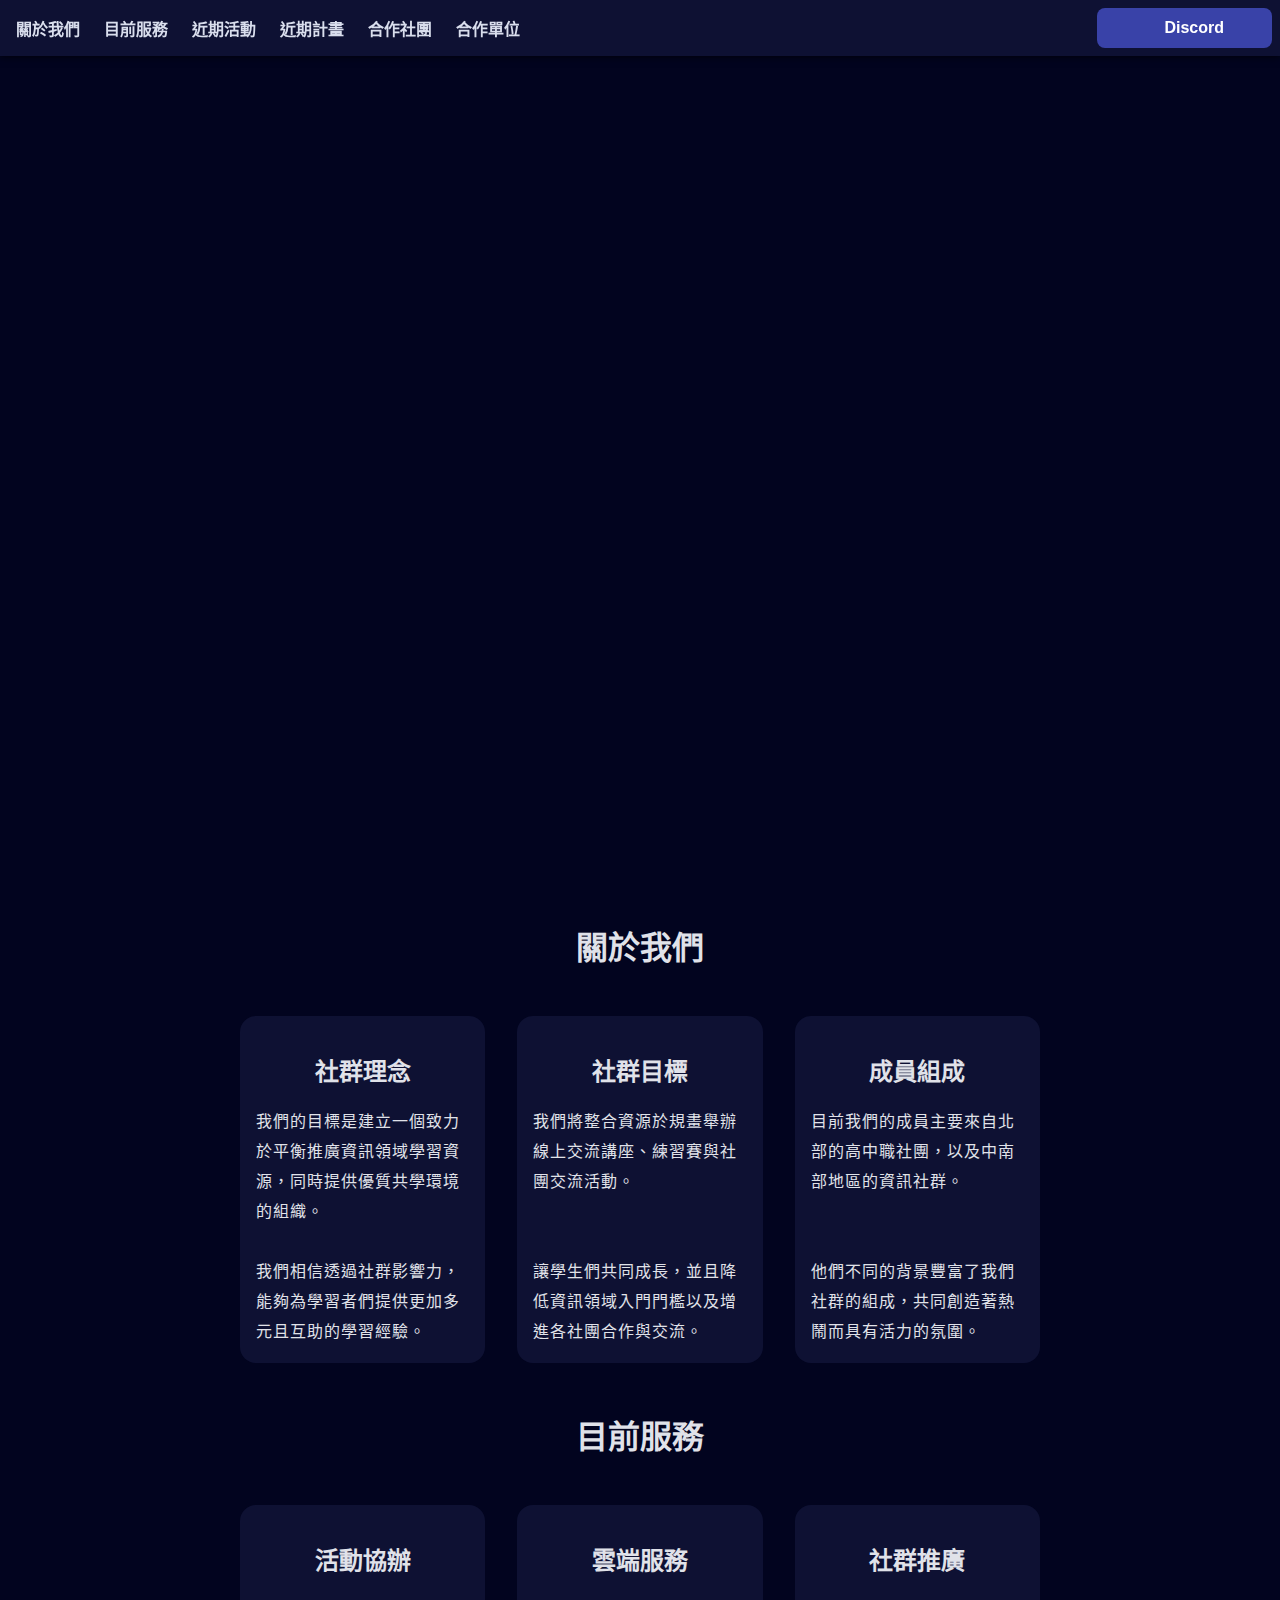
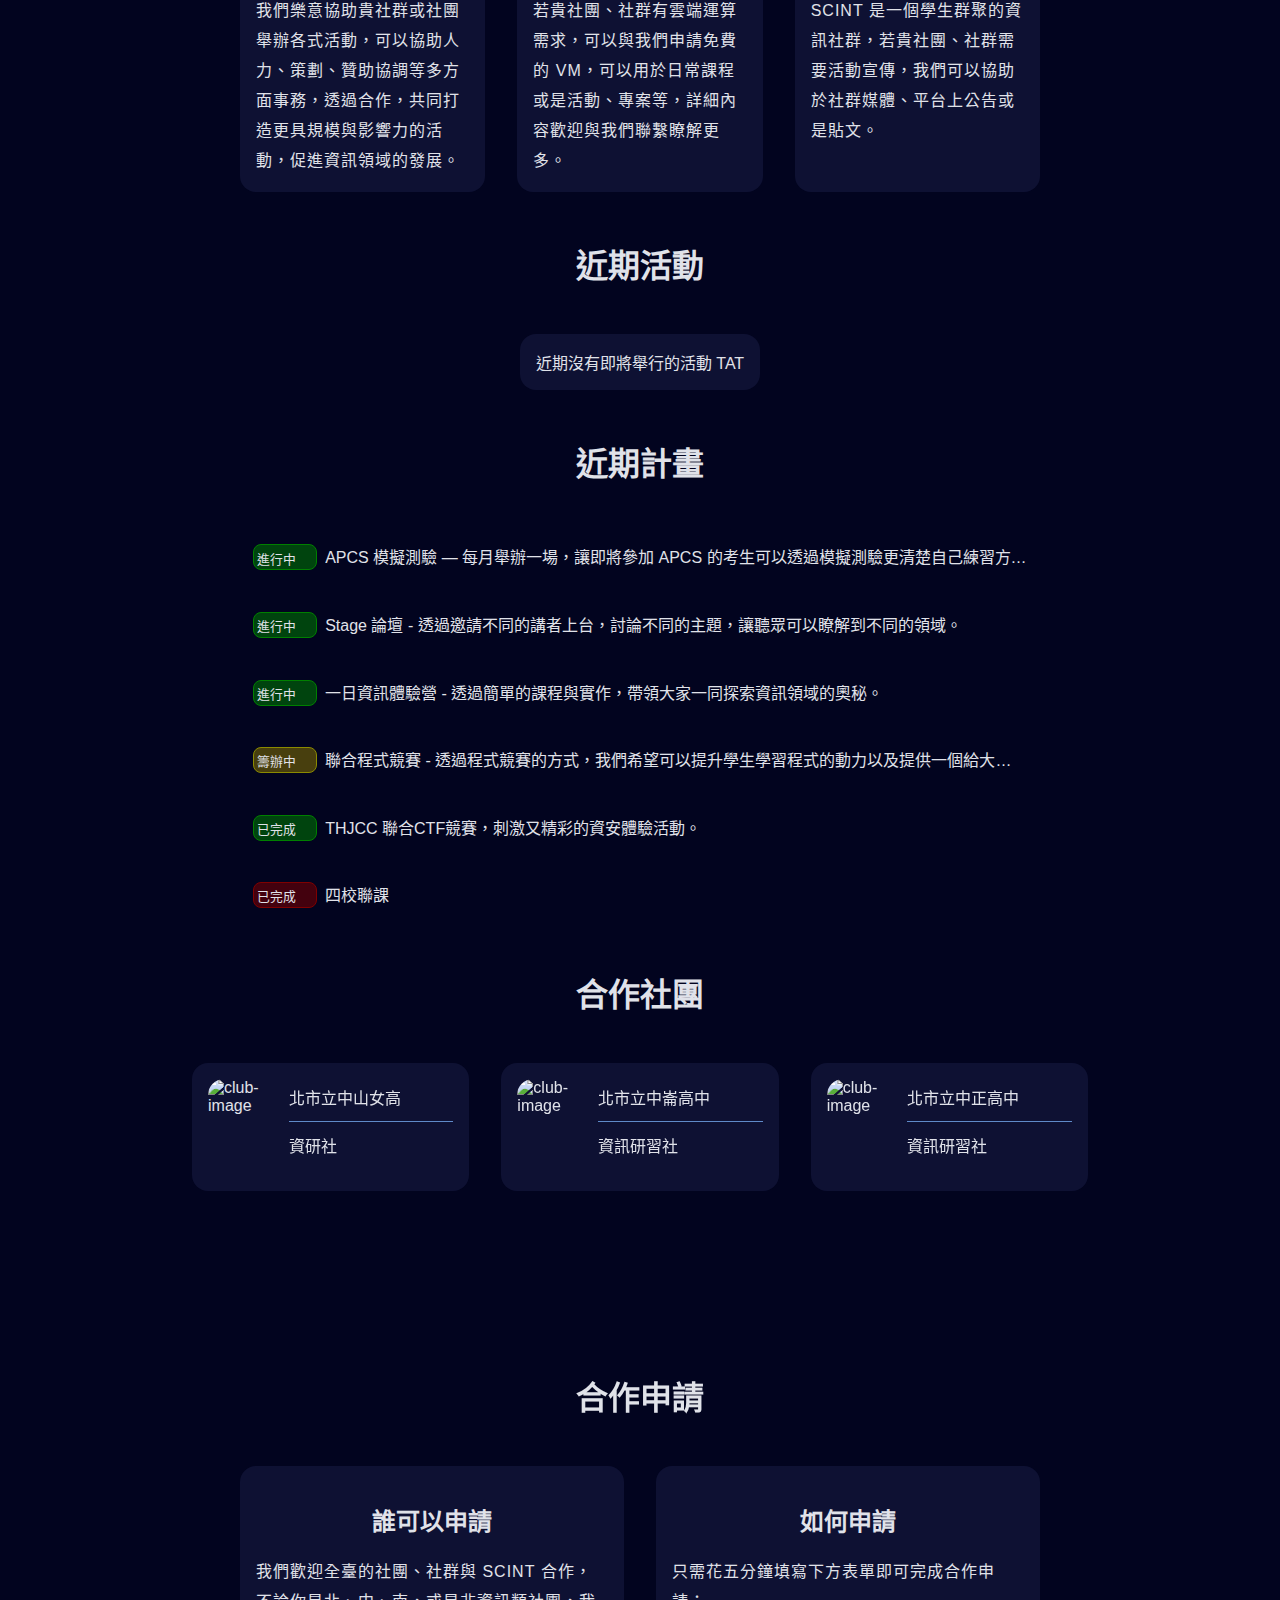
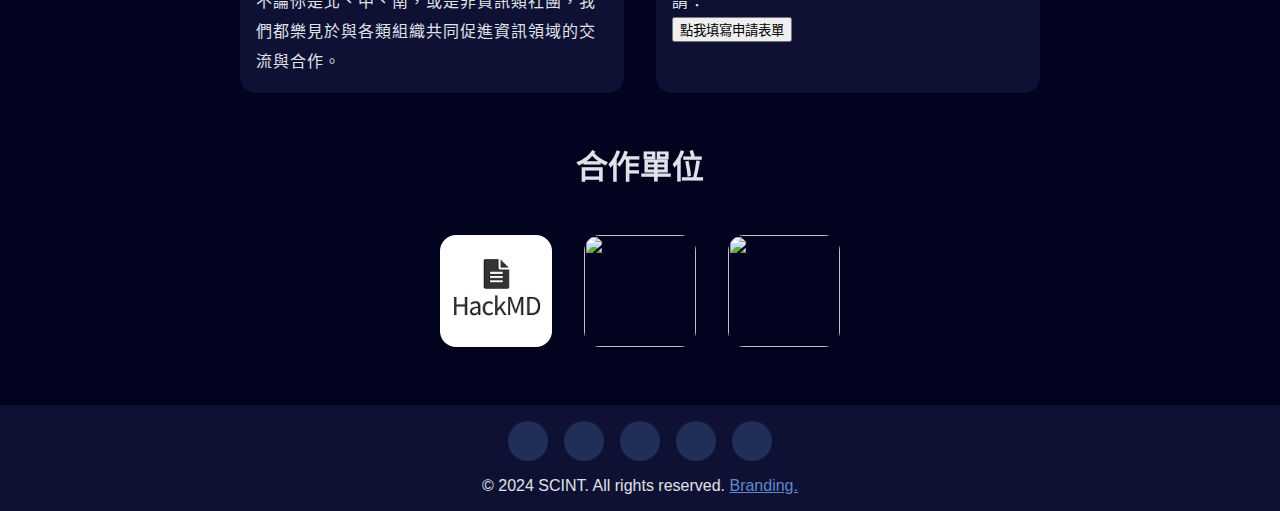
==== index.html @ 5b2a1bf1 "更新 活動資訊" ====
<!DOCTYPE html>
<html lang="zh-tw">
  <head>
    <meta charset="UTF-8" />
    <meta name="viewport" content="width=device-width, initial-scale=1.0" />
    <meta
      http-equiv="Content-Security-Policy"
      content="upgrade-insecure-requests"
    />

    <meta
      name="description"
      content="我們的目標是建立一個致力於平衡推廣資訊領域學習資源，同時提供優質共學環境的組織。"
    />
    <meta property="og:title" content="SCINT 北台灣資訊社群" />
    <meta property="og:site_name" content="SCINT 北台灣資訊社群" />
    <meta property="og:url" content=https://scint.org>
    <meta property="og:description" content="" />
    <meta property="og:type" content="website" />
    <meta property="og:image" content=https://scint.org/assets/og-image.png>

    <link type="text/css" rel="stylesheet" href="css/global/style.css" />
    <link type="text/css" rel="stylesheet" href="css/home/style.css" />
    <link
      rel="stylesheet"
      href="https://cdnjs.cloudflare.com/ajax/libs/font-awesome/6.4.0/css/all.min.css"
      integrity="sha512-iecdLmaskl7CVkqkXNQ/ZH/XLlvWZOJyj7Yy7tcenmpD1ypASozpmT/E0iPtmFIB46ZmdtAc9eNBvH0H/ZpiBw=="
      crossorigin="anonymous"
      referrerpolicy="no-referrer"
    />

    <script defer src="js/hehe.js"></script>
    <script defer src="js/home.js"></script>
    <script defer src="js/helpme.js"></script>
    <script defer src="js/global.js"></script>

    <link rel="icon" href="favicon.ico" type="image/x-icon" />

    <title>SCINT 北臺灣學生資訊社群</title>
  </head>

  <body>
    <template id="navbar"></template>
    <div class="banner">
      <div class="banner-content">
        <div class="banner-image-fake">
          <img
            class="banner-image-left"
            src="assets/logo-left.png"
            alt="logo-left"
          />
          <img
            class="banner-image-middle"
            src="assets/logo-middle.png"
            alt="logo-middle"
          />
          <img
            class="banner-image-right"
            src="assets/logo-right.png"
            alt="logo-right"
          />
        </div>
        <h1 class="banner-title">北臺灣學生資訊社群</h1>
      </div>
      <i class="fa-solid fa-chevron-down down-arrow"></i>
    </div>
    <div class="container">
      <h1 class="title" id="about-us">關於我們</h1>
      <div class="fade-up about-us">
        <section>
          <h2>社群理念</h2>
          <p>Loading...</p>
        </section>
        <section>
          <h2>社群目標</h2>
          <p>Loading...</p>
        </section>
        <section>
          <h2>成員組成</h2>
          <p>Loading...</p>
        </section>
      </div>
      <h1 class="title" id="services">目前服務</h1>
      <div class="fade-up about-us">
        <section>
          <h2>活動協辦</h2>
          <p>
            我們樂意協助貴社群或社團舉辦各式活動，可以協助人力、策劃、贊助協調等多方面事務，透過合作，共同打造更具規模與影響力的活動，促進資訊領域的發展。
          </p>
        </section>
        <section>
          <h2>雲端服務</h2>
          <p>
            若貴社團、社群有雲端運算需求，可以與我們申請免費的
            VM，可以用於日常課程或是活動、專案等，詳細內容歡迎與我們聯繫瞭解更多。
          </p>
        </section>
        <section>
          <h2>社群推廣</h2>
          <p>
            SCINT
            是一個學生群聚的資訊社群，若貴社團、社群需要活動宣傳，我們可以協助於社群媒體、平台上公告或是貼文。
          </p>
        </section>
      </div>
      <h1 class="title" id="activity">近期活動</h1>
      <div class="fade-up events-container"></div>
      <h1 class="title" id="plans">近期計畫</h1>
      <div class="fade-up plans-contaniner">
        <div class="plan-item">
          <p class="plan-status-active">
            <i class="fa-solid fa-circle-check icon"></i>
            進行中
          </p>
          <p>
            APCS 模擬測驗 — 每月舉辦一場，讓即將參加 APCS
            的考生可以透過模擬測驗更清楚自己練習方向。
          </p>
        </div>
        <div class="plan-item">
          <p class="plan-status-active">
            <i class="fa-solid fa-circle-check icon"></i>
            進行中
          </p>
          <p>
            Stage 論壇 -
            透過邀請不同的講者上台，討論不同的主題，讓聽眾可以瞭解到不同的領域。
          </p>
        </div>
        <div class="plan-item">
          <p class="plan-status-active">
            <i class="fa-solid fa-circle-check icon"></i>
            進行中
          </p>
          <p>
            一日資訊體驗營 - 透過簡單的課程與實作，帶領大家一同探索資訊領域的奧秘。
          </p>
        </div>
        <div class="plan-item">
          <p class="plan-status-pending">
            <i class="fa-solid fa-screwdriver-wrench icon"></i>
            籌辦中
          </p>
          <p>
            聯合程式競賽 -
            透過程式競賽的方式，我們希望可以提升學生學習程式的動力以及提供一個給大家切磋能力的平台。
          </p>
        </div>
        <div class="plan-item">
          <p class="plan-status-active">
            <i class="fa-solid fa-circle-check icon"></i>
            已完成
          </p>
          <p>
            THJCC 聯合CTF競賽，刺激又精彩的資安體驗活動。
          </p>
        </div>
        <div class="plan-item">
          <p class="plan-status-expired">
            <i class="fa-solid fa-star icon"></i>
            已完成
          </p>
          <p>四校聯課</p>
        </div>
      </div>
      <h1 class="title" id="clubs">合作社團</h1>
      <div class="clubs">
        <div class="fade-up clubs-row">
          <div class="club-card">
            <img
              class="club-image"
              src="assets/clubs/club_1.jpg"
              alt="club-image"
            />
            <div class="club-info">
              <p class="club-school">Loading...</p>
              <hr />
              <p class="club-name">Loading...</p>
              <div class="club-socials">
                <a target="_blank" href="/" class="hidden"
                  ><i class="fa-solid fa-globe"></i
                ></a>
                <a target="_blank" href="/" class="hidden"
                  ><i class="fa-brands fa-discord"></i
                ></a>
                <a target="_blank" href="/" class="hidden"
                  ><i class="fa-brands fa-instagram"></i
                ></a>
                <a target="_blank" href="/" class="hidden"
                  ><i class="fa-brands fa-facebook"></i
                ></a>
              </div>
            </div>
          </div>
          <div class="club-card">
            <img
              class="club-image"
              src="assets/clubs/club_1.jpg"
              alt="club-image"
            />
            <div class="club-info">
              <p class="club-school">Loading...</p>
              <hr />
              <p class="club-name">Loading...</p>
              <div class="club-socials">
                <a target="_blank" href="/" class="hidden"
                  ><i class="fa-solid fa-globe"></i
                ></a>
                <a target="_blank" href="/" class="hidden"
                  ><i class="fa-brands fa-discord"></i
                ></a>
                <a target="_blank" href="/" class="hidden"
                  ><i class="fa-brands fa-instagram"></i
                ></a>
                <a target="_blank" href="/" class="hidden"
                  ><i class="fa-brands fa-facebook"></i
                ></a>
              </div>
            </div>
          </div>
          <div class="club-card">
            <img
              class="club-image"
              src="assets/clubs/club_1.jpg"
              alt="club-image"
            />
            <div class="club-info">
              <p class="club-school">Loading...</p>
              <hr />
              <p class="club-name">Loading...</p>
              <div class="club-socials">
                <a target="_blank" href="/" class="hidden"
                  ><i class="fa-solid fa-globe"></i
                ></a>
                <a target="_blank" href="/" class="hidden"
                  ><i class="fa-brands fa-discord"></i
                ></a>
                <a target="_blank" href="/" class="hidden"
                  ><i class="fa-brands fa-instagram"></i
                ></a>
                <a target="_blank" href="/" class="hidden"
                  ><i class="fa-brands fa-facebook"></i
                ></a>
              </div>
            </div>
          </div>
        </div>
        <div class="fade-up club-avatars"></div>
      </div>
      <h1 class="title" id="activity">合作申請</h1>
      <div class="fade-up about-us">
        <section>
          <h2>誰可以申請</h2>
          <p>
            我們歡迎全臺的社團、社群與 SCINT
            合作，不論你是北、中、南，或是非資訊類社團，我們都樂見於與各類組織共同促進資訊領域的交流與合作。
          </p>
        </section>
        <section>
          <h2>如何申請</h2>
          <p>只需花五分鐘填寫下方表單即可完成合作申請：</p>
          <div class="button-section">
            <a href="https://join.scint.org" target="_blank">
              <button class="btn">點我填寫申請表單</button>
            </a>
          </div>
        </section>
      </div>
      <h1 class="title" id="sponsors">合作單位</h1>
      <div class="fade-up sponsors"></div>
    </div>
    <template id="footer"></template>
  </body>
</html>
---- css/global/style.css ----
@import "./container.css";
@import "./root.css";
@import "./title.css";
@import "./scrollbar.css";
@import "./utils.css";
@import "./navbar.css";
@import "./footer.css";
@import "./button.css";
@import "./icons.css";

body {
  box-sizing: border-box;
  margin: 0;
  padding: 0;
  overflow-x: hidden;
  overflow-y: overlay;
  font-family: Tahoma, Helvetica, Arial, "Microsoft Yahei", STXihei, sans-serif;
  -webkit-font-smoothing: antialiased;
  -moz-osx-font-smoothing: grayscale;
  color: #e0e2e9;
  min-height: 100vh;
  position: relative;
  padding-bottom: 7rem;
}
---- css/home/style.css ----
@import "./navbar.css";
@import "./banner.css";
@import "./about-us.css";
@import "./clubs.css";
@import "./footer.css";
@import "./sponsors.css";
@import "./timeline.css";
@import "./hehe.css";
@import "./events.css";
@import "./plans.css";
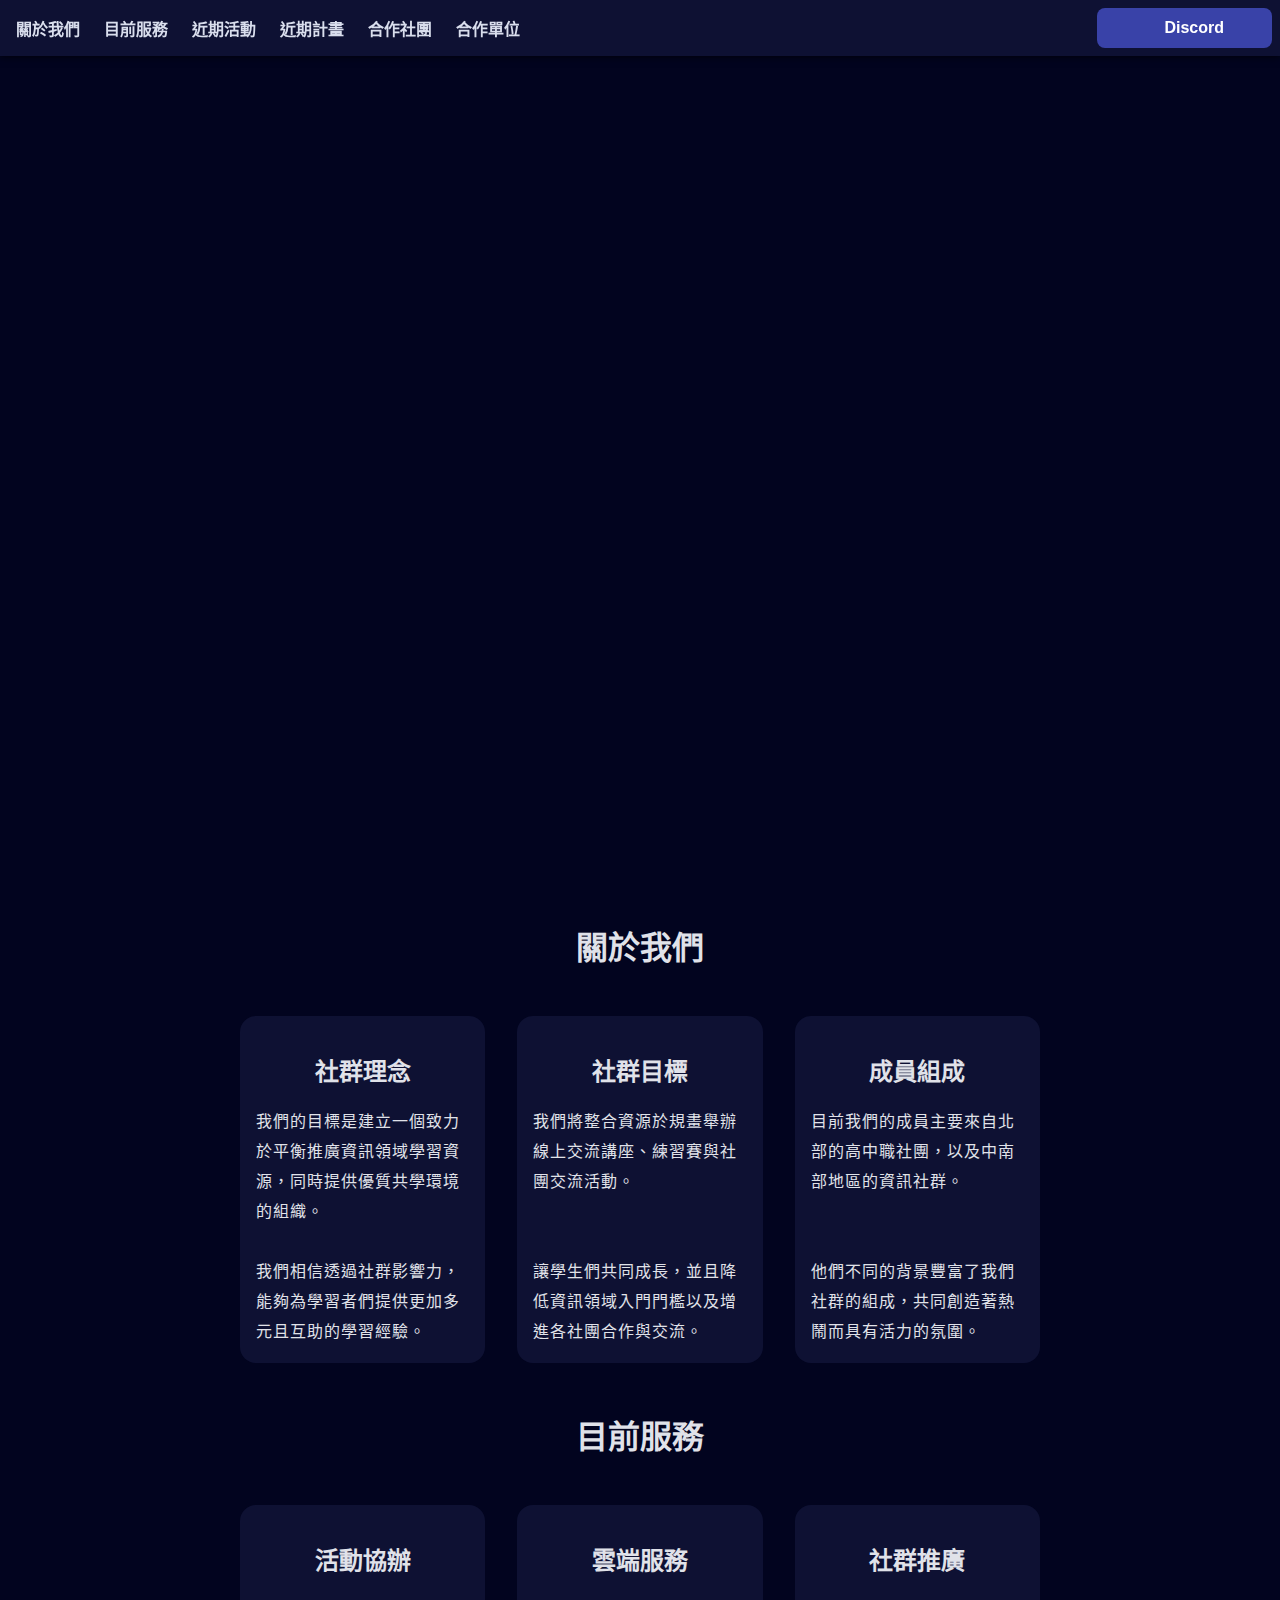
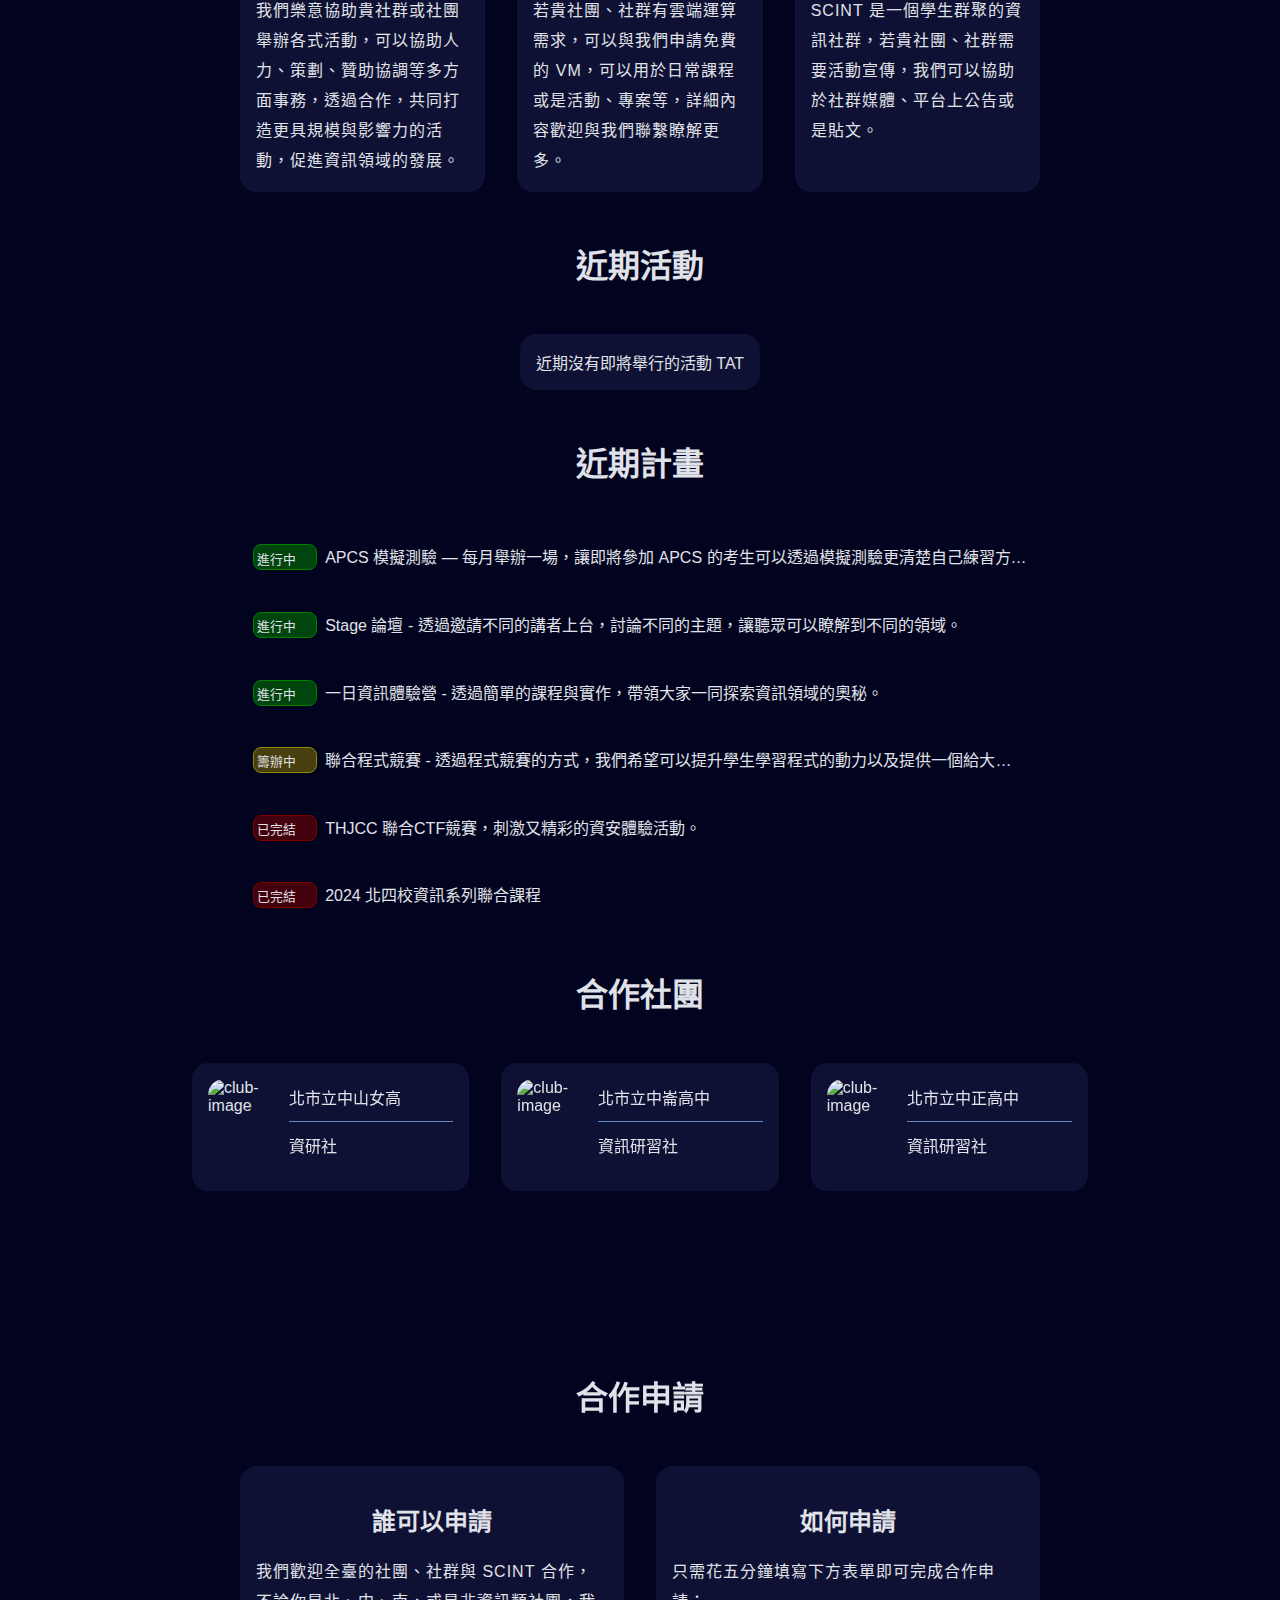
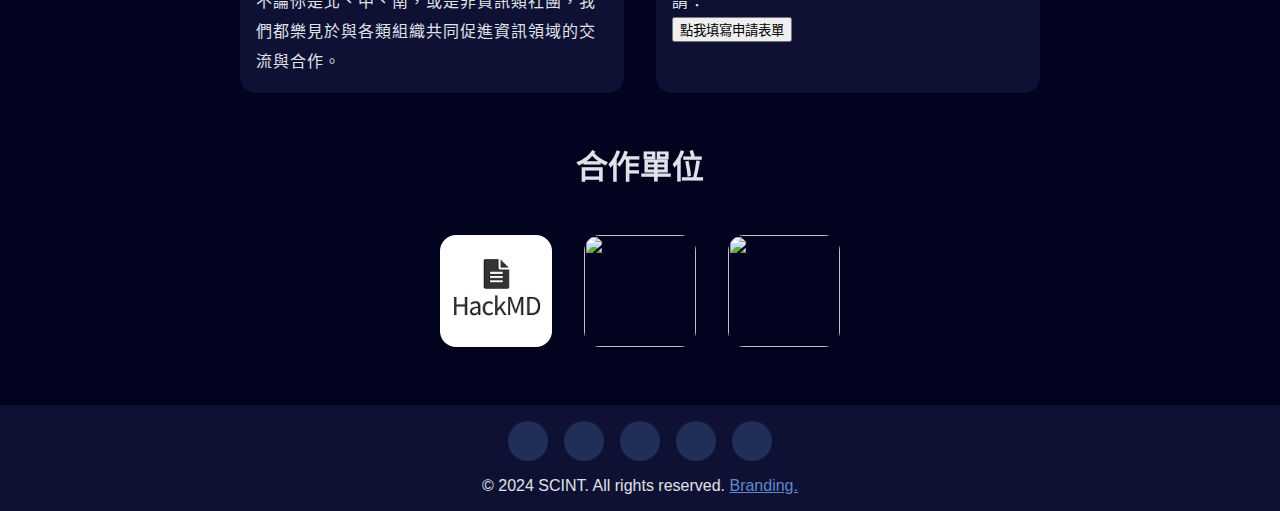
==== commit 33a3d9bd: "Update index.html" ====
--- a/index.html
+++ b/index.html
@@ -147,20 +147,20 @@
           </p>
         </div>
         <div class="plan-item">
-          <p class="plan-status-active">
-            <i class="fa-solid fa-circle-check icon"></i>
-            已完成
-          </p>
-          <p>
-            THJCC 聯合CTF競賽，刺激又精彩的資安體驗活動。
-          </p>
-        </div>
-        <div class="plan-item">
           <p class="plan-status-expired">
             <i class="fa-solid fa-star icon"></i>
-            已完成
-          </p>
-          <p>四校聯課</p>
+            已完結
+          </p>
+          <p>
+            THJCC 聯合CTF競賽，刺激又精彩的資安體驗活動。
+          </p>
+        </div>
+        <div class="plan-item">
+          <p class="plan-status-expired">
+            <i class="fa-solid fa-star icon"></i>
+            已完結
+          </p>
+          <p>2024 北四校資訊系列聯合課程</p>
         </div>
       </div>
       <h1 class="title" id="clubs">合作社團</h1>
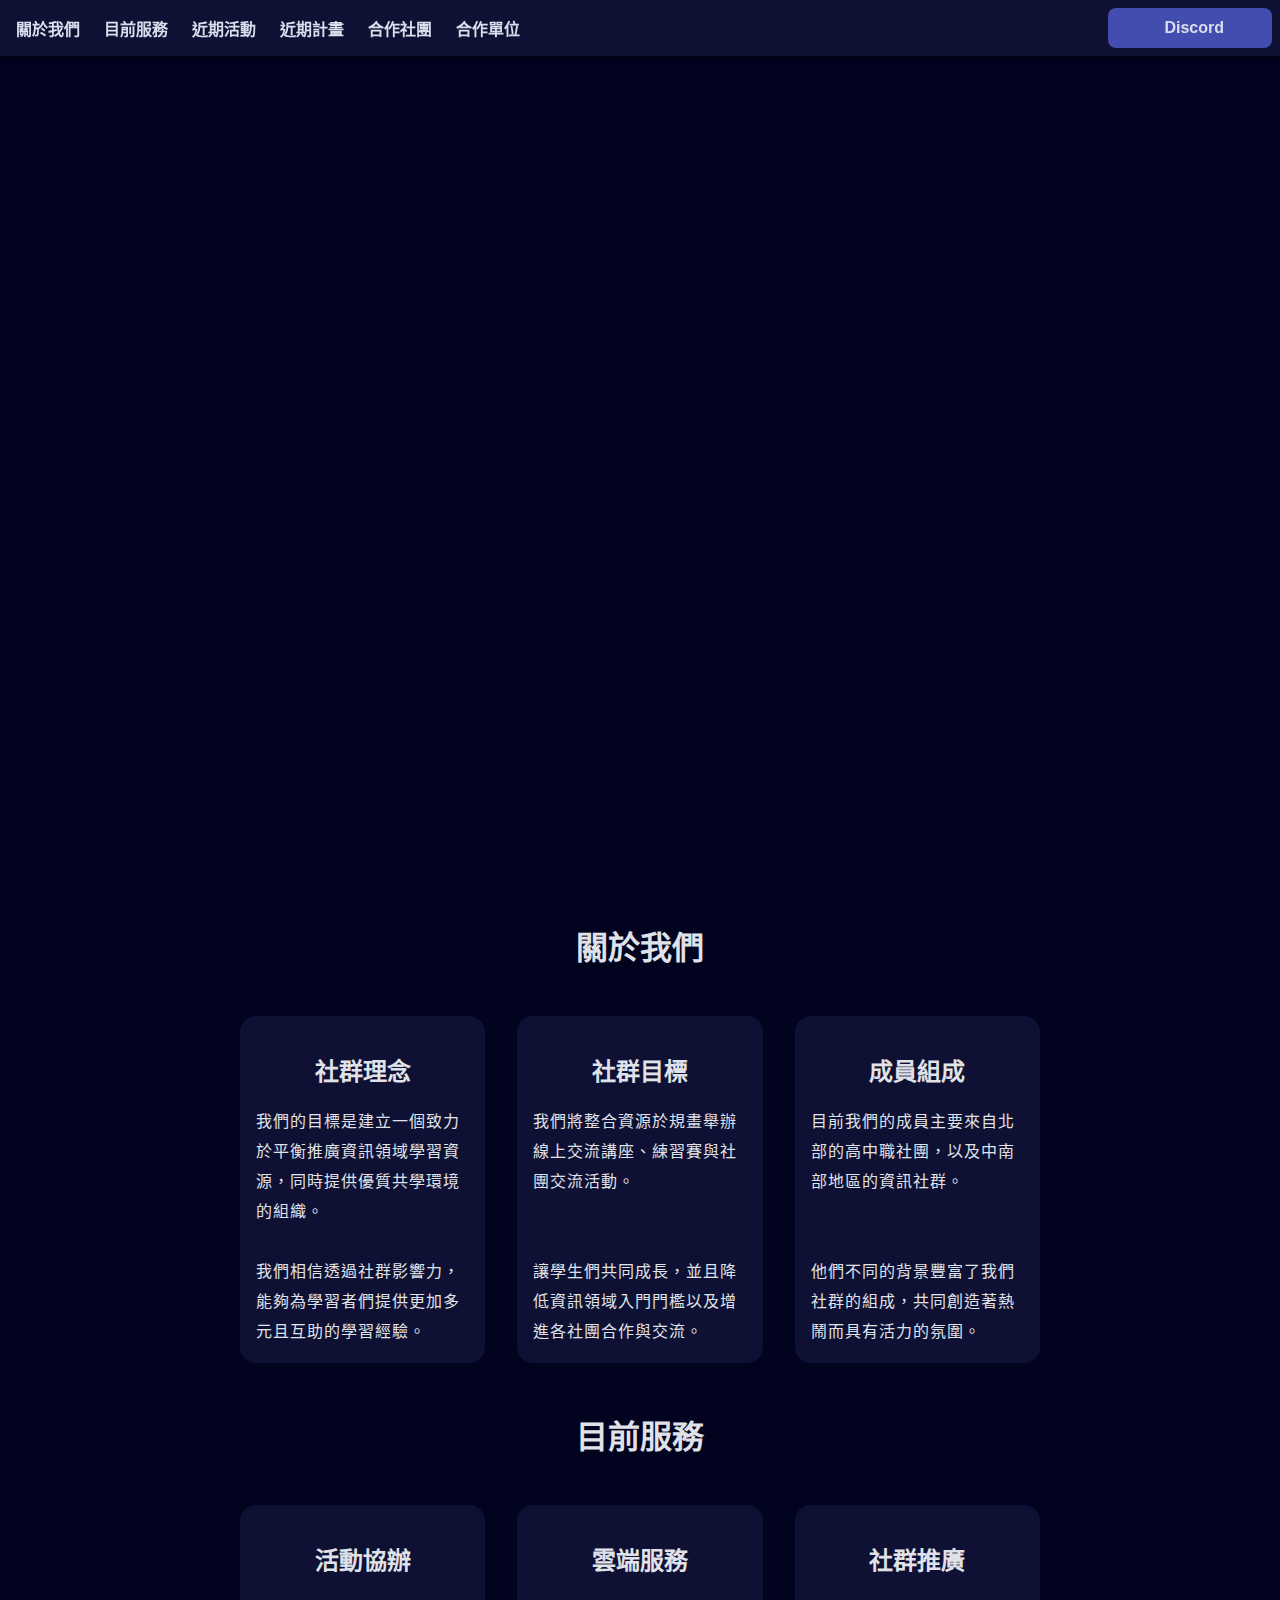
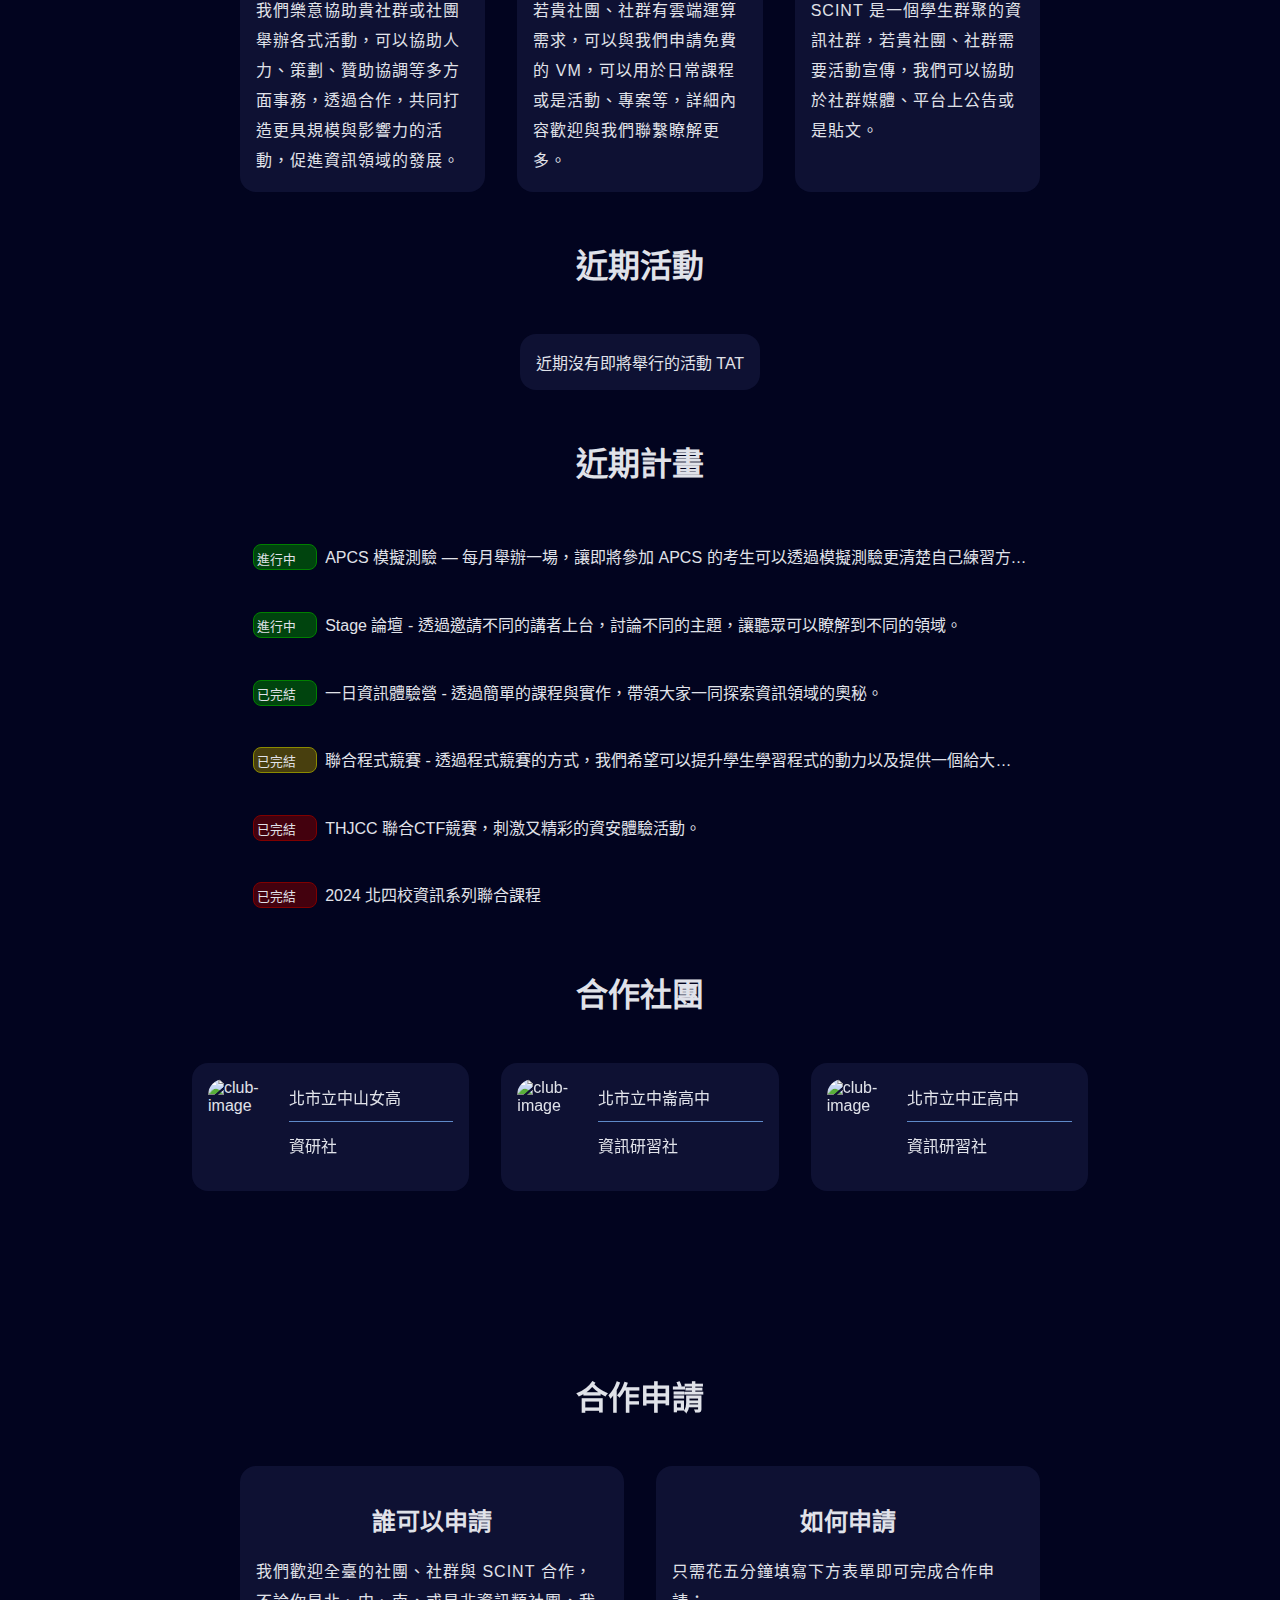
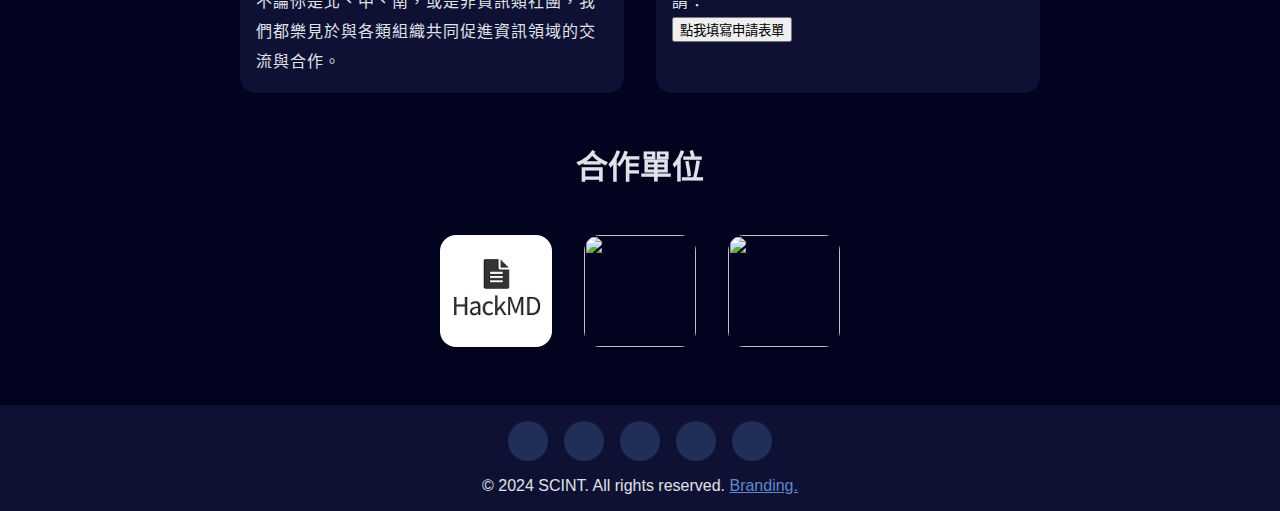
==== commit d4df970f: "Update index.html" ====
--- a/index.html
+++ b/index.html
@@ -129,8 +129,8 @@
         </div>
         <div class="plan-item">
           <p class="plan-status-active">
-            <i class="fa-solid fa-circle-check icon"></i>
-            進行中
+            <i class="fa-solid fa-star icon"></i>
+            已完結
           </p>
           <p>
             一日資訊體驗營 - 透過簡單的課程與實作，帶領大家一同探索資訊領域的奧秘。
@@ -138,8 +138,8 @@
         </div>
         <div class="plan-item">
           <p class="plan-status-pending">
-            <i class="fa-solid fa-screwdriver-wrench icon"></i>
-            籌辦中
+            <i class="fa-solid fa-star icon"></i>
+            已完結
           </p>
           <p>
             聯合程式競賽 -
--- a/css/home/style.css
+++ b/css/home/style.css
@@ -1,10 +1,8 @@
-@import "./navbar.css";
 @import "./banner.css";
 @import "./about-us.css";
 @import "./clubs.css";
-@import "./footer.css";
 @import "./sponsors.css";
 @import "./timeline.css";
 @import "./hehe.css";
 @import "./events.css";
-@import "./plans.css";+@import "./plans.css";
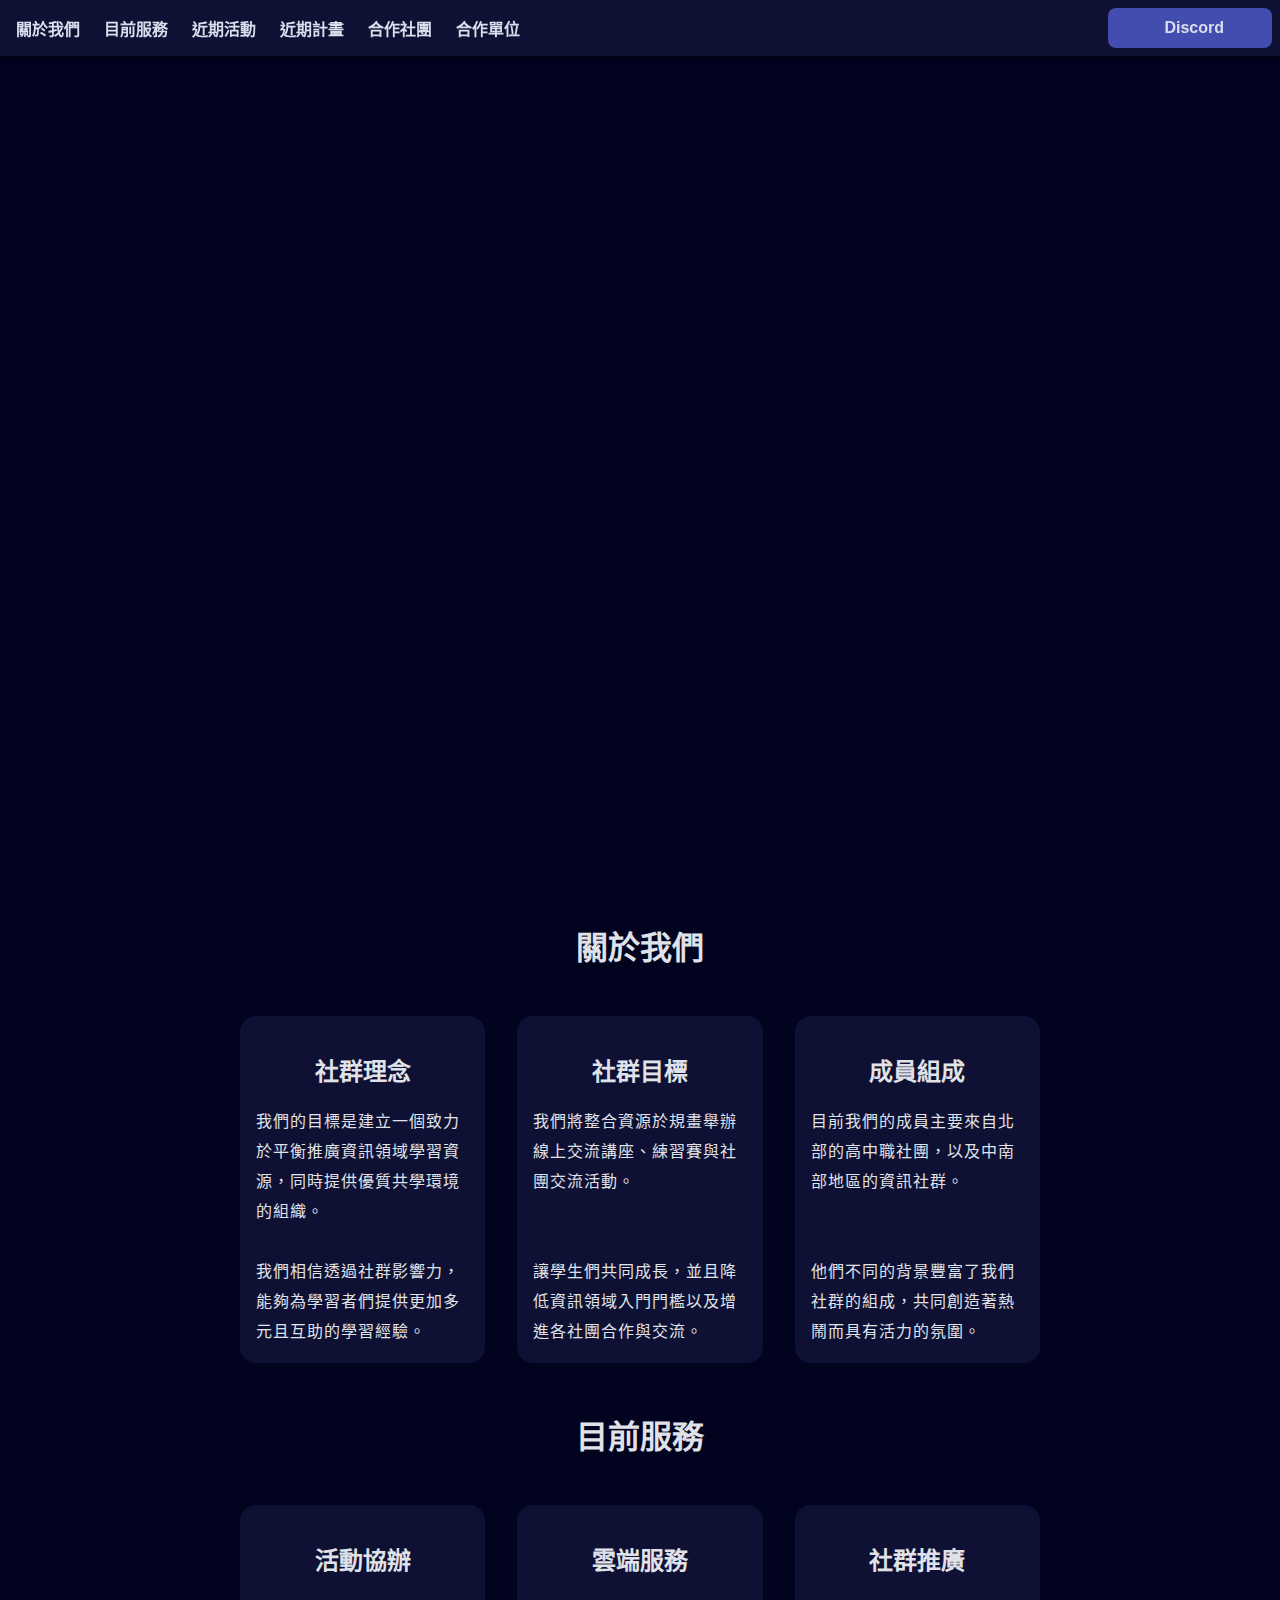
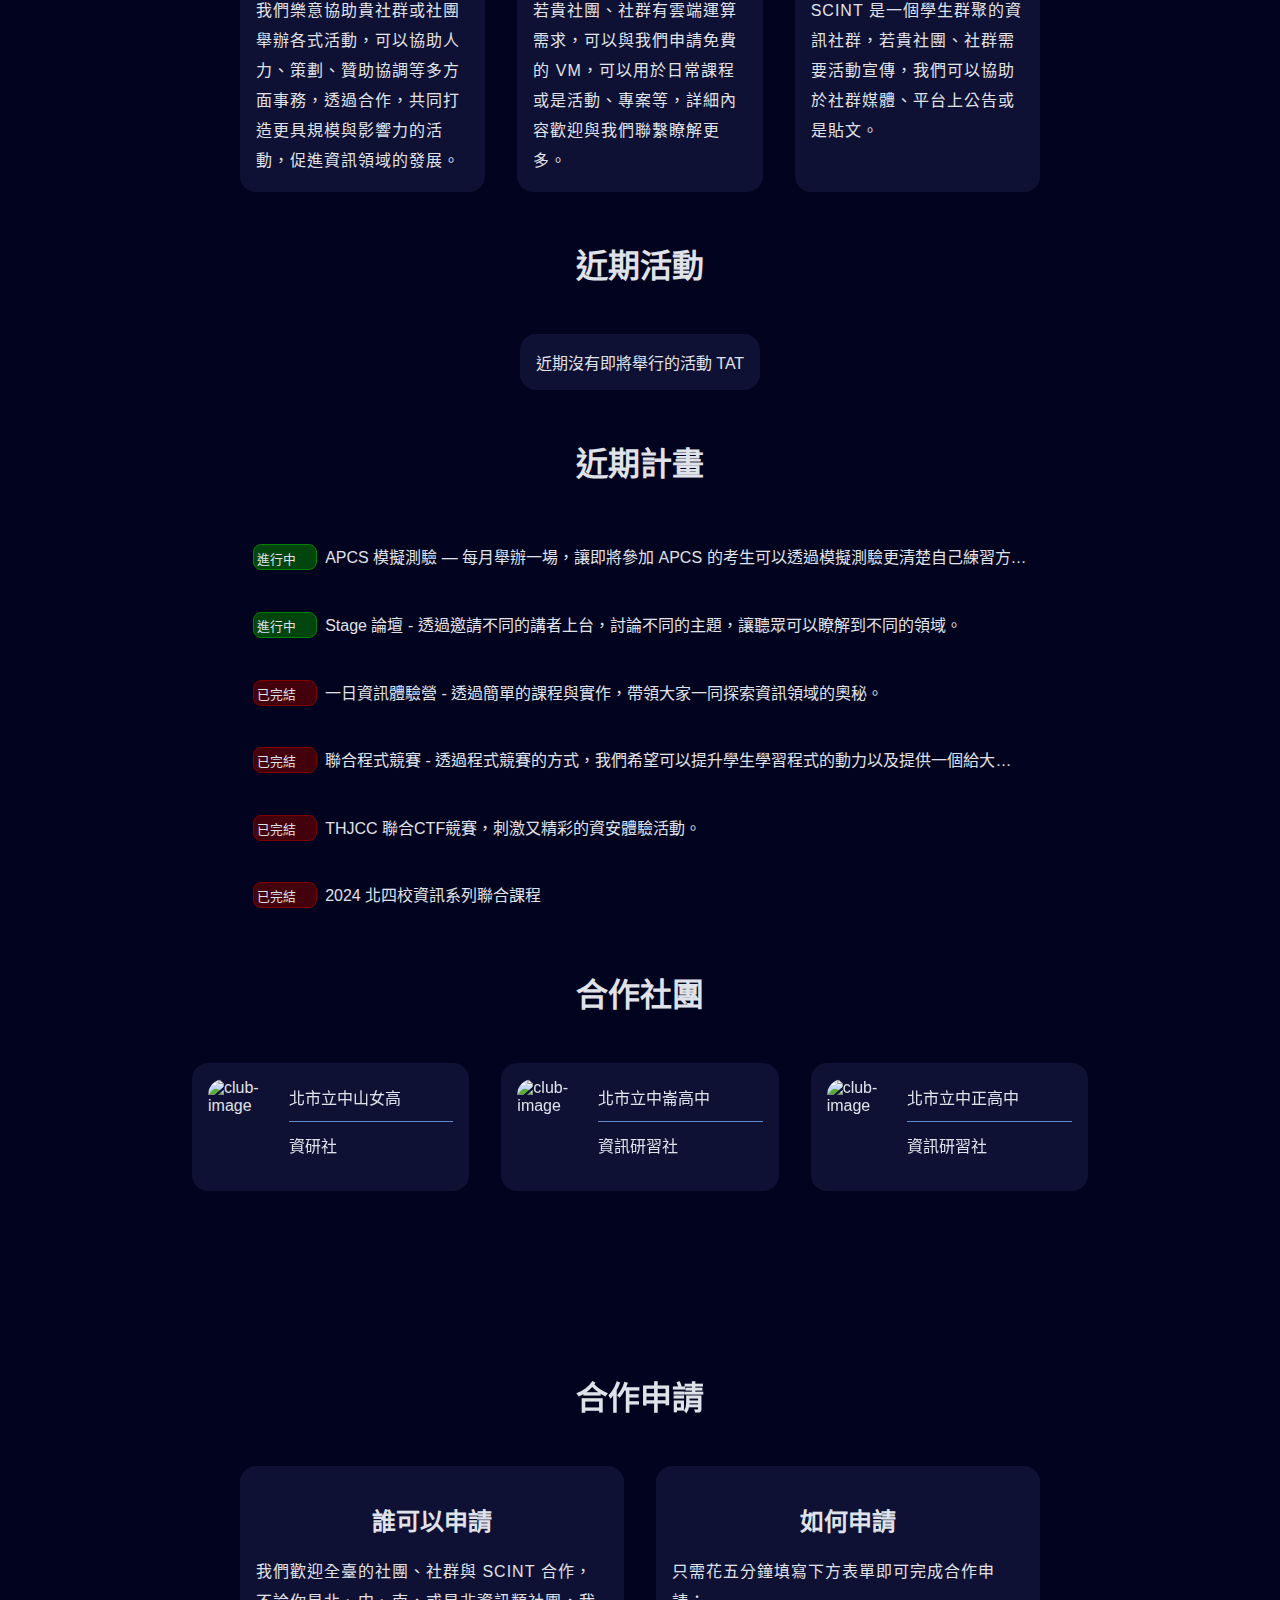
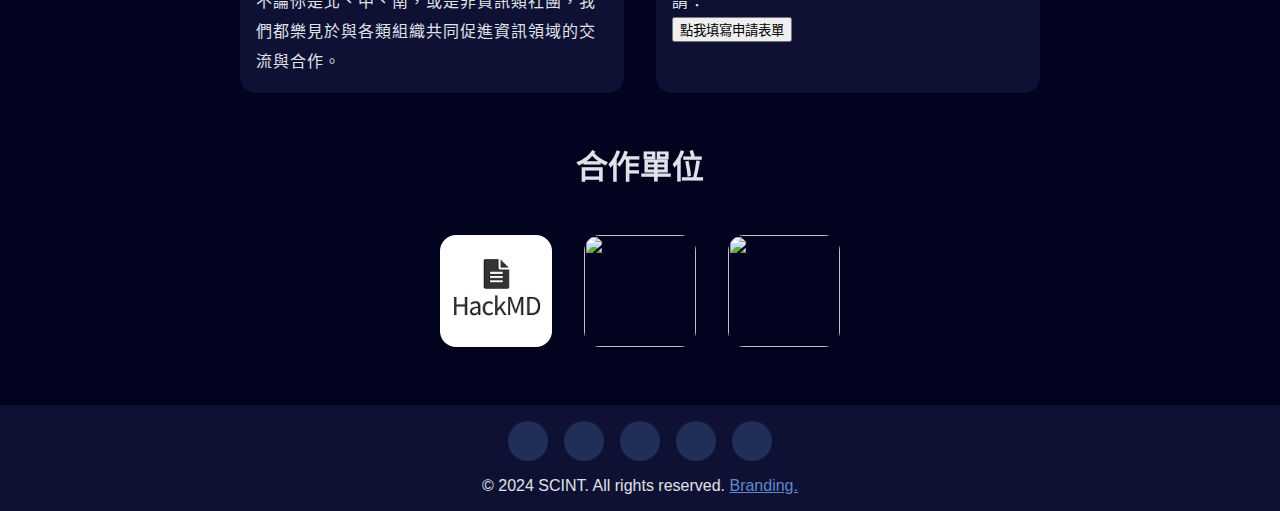
==== commit dedb1224: "Update index.html" ====
--- a/index.html
+++ b/index.html
@@ -128,7 +128,7 @@
           </p>
         </div>
         <div class="plan-item">
-          <p class="plan-status-active">
+          <p class="plan-status-expired">
             <i class="fa-solid fa-star icon"></i>
             已完結
           </p>
@@ -137,7 +137,7 @@
           </p>
         </div>
         <div class="plan-item">
-          <p class="plan-status-pending">
+          <p class="plan-status-expired">
             <i class="fa-solid fa-star icon"></i>
             已完結
           </p>
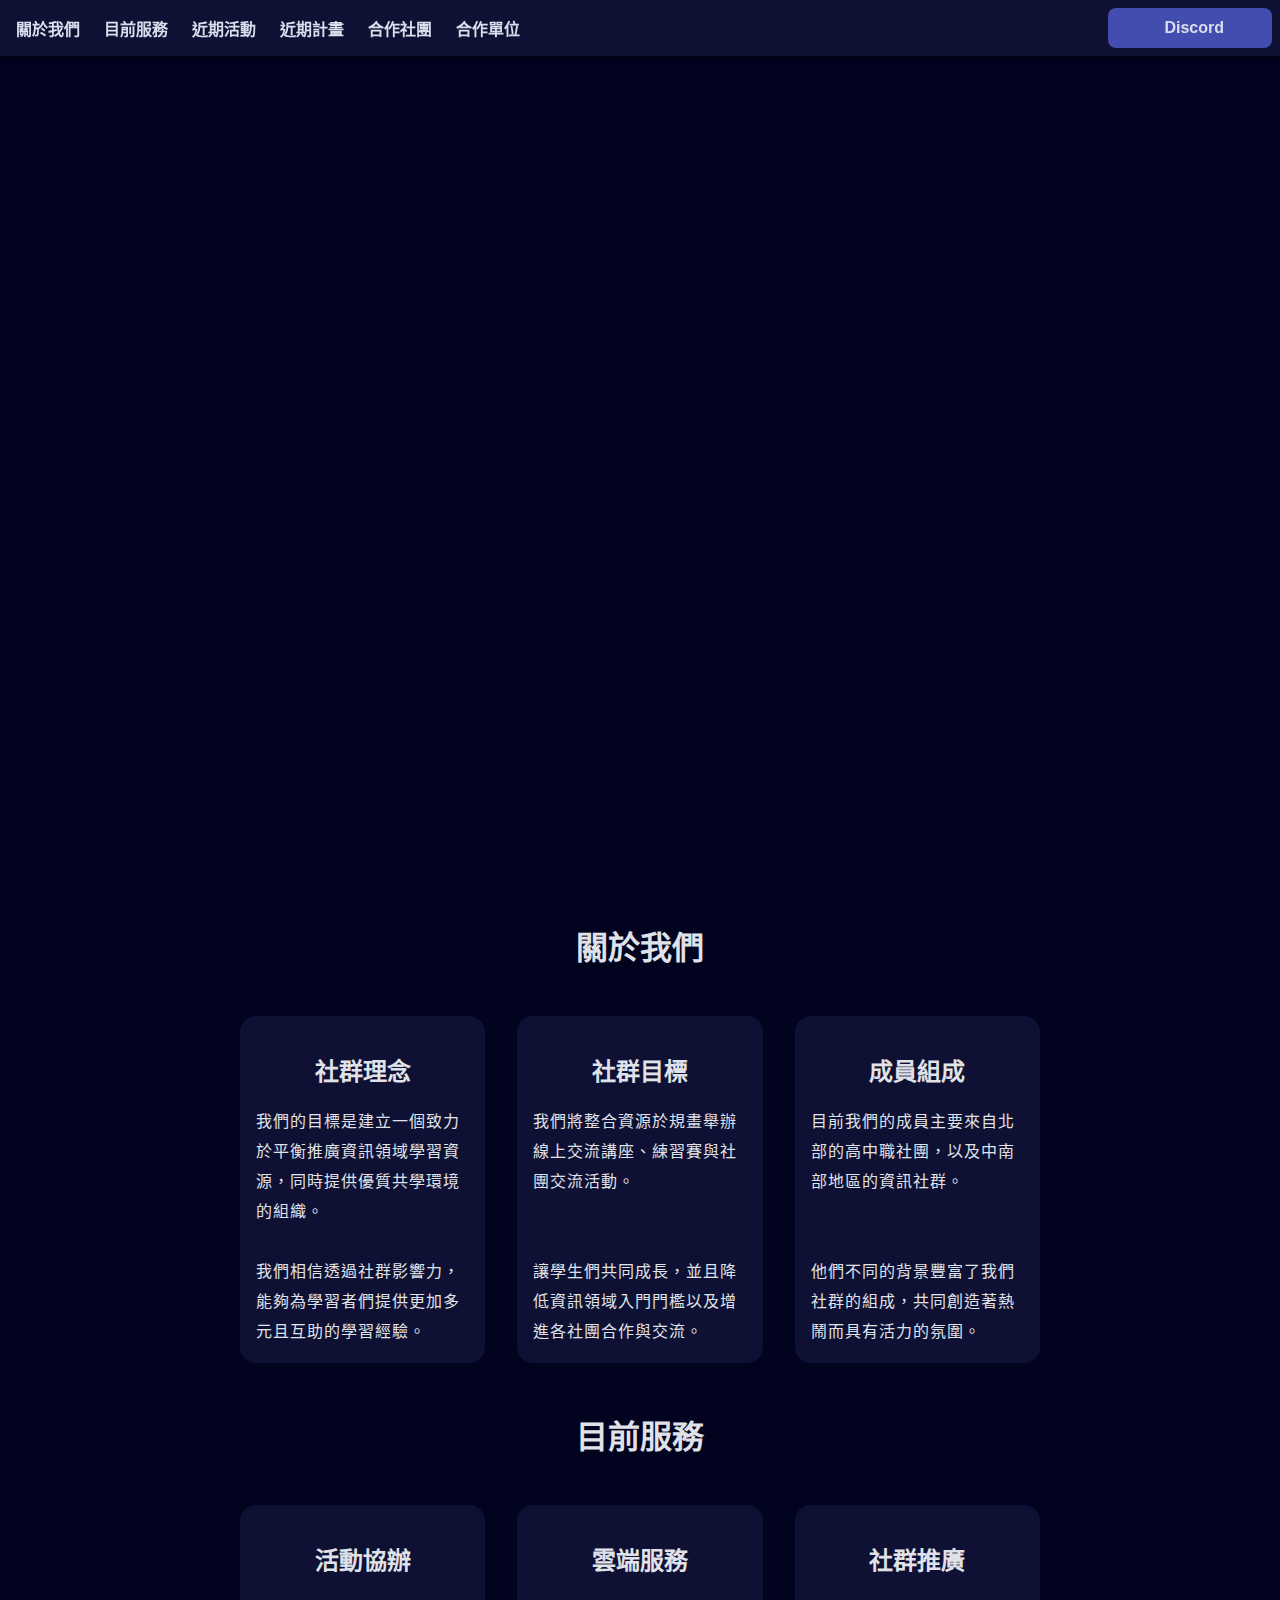
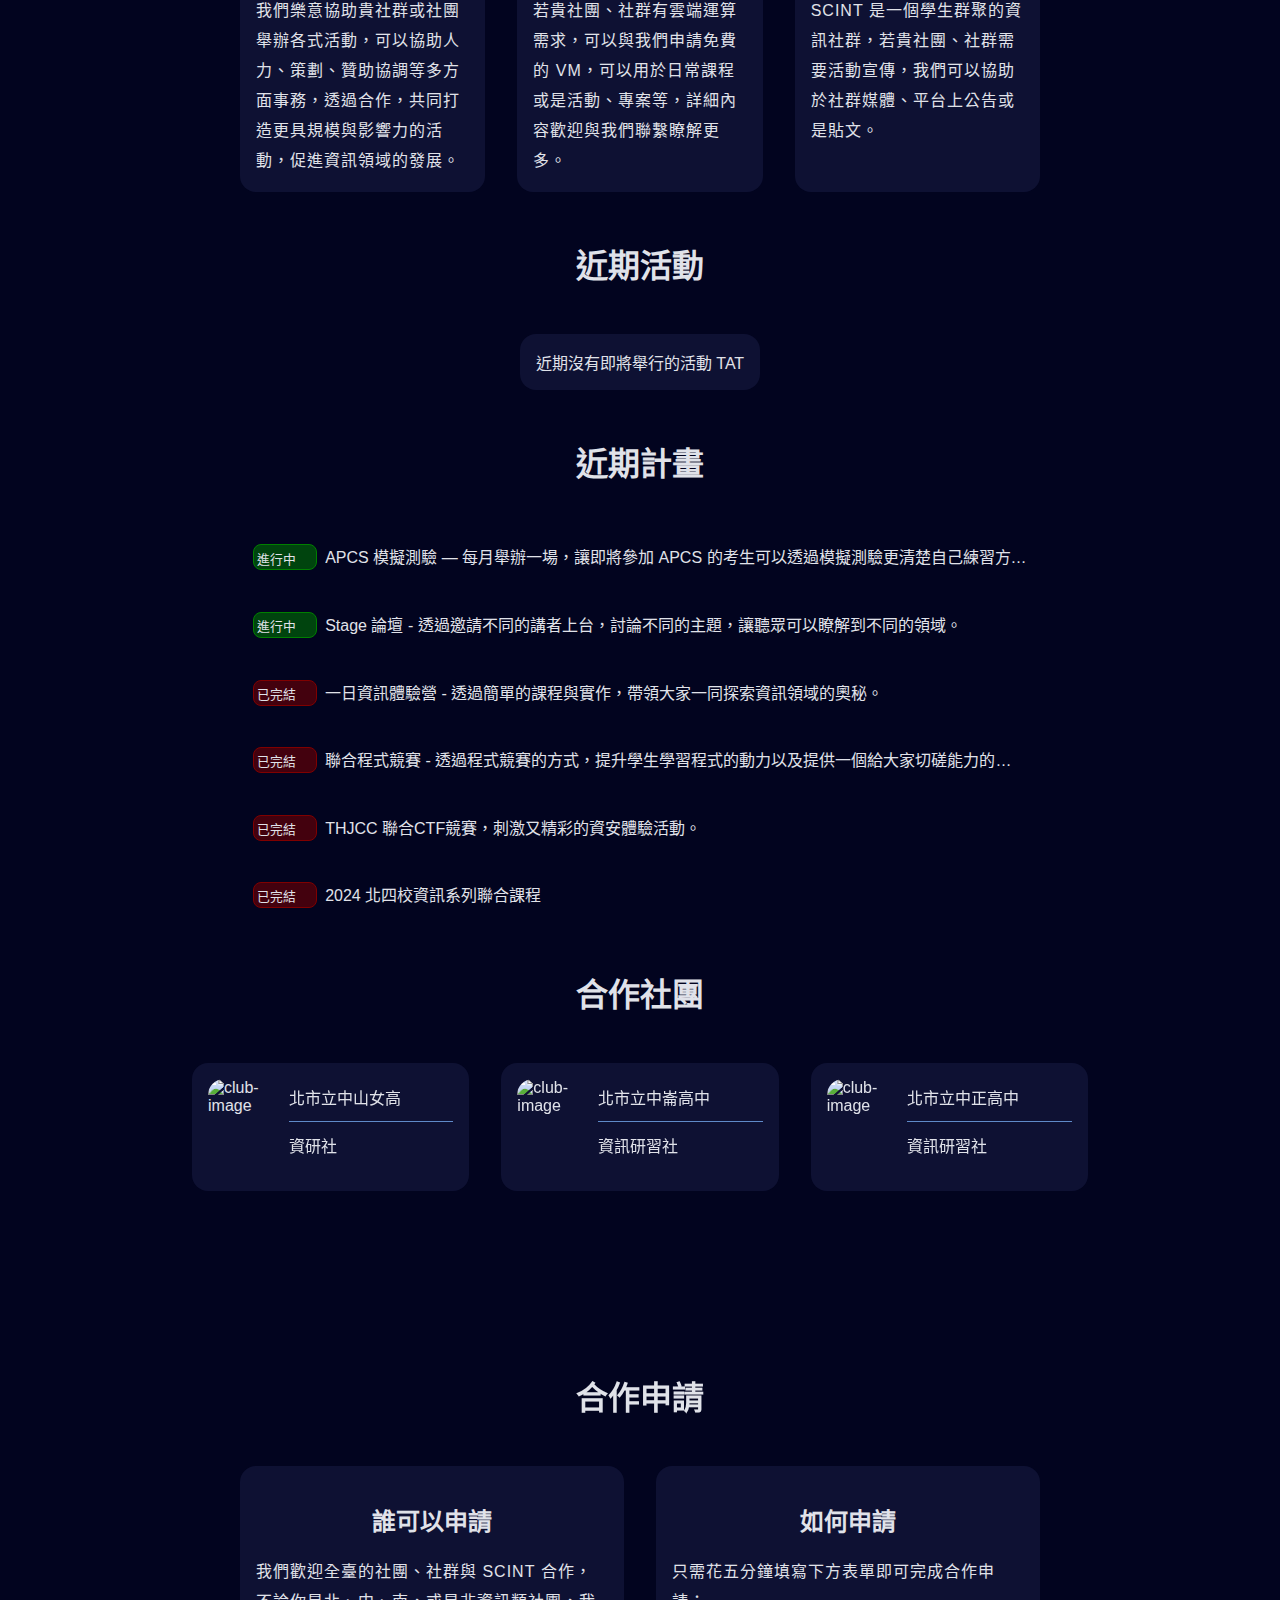
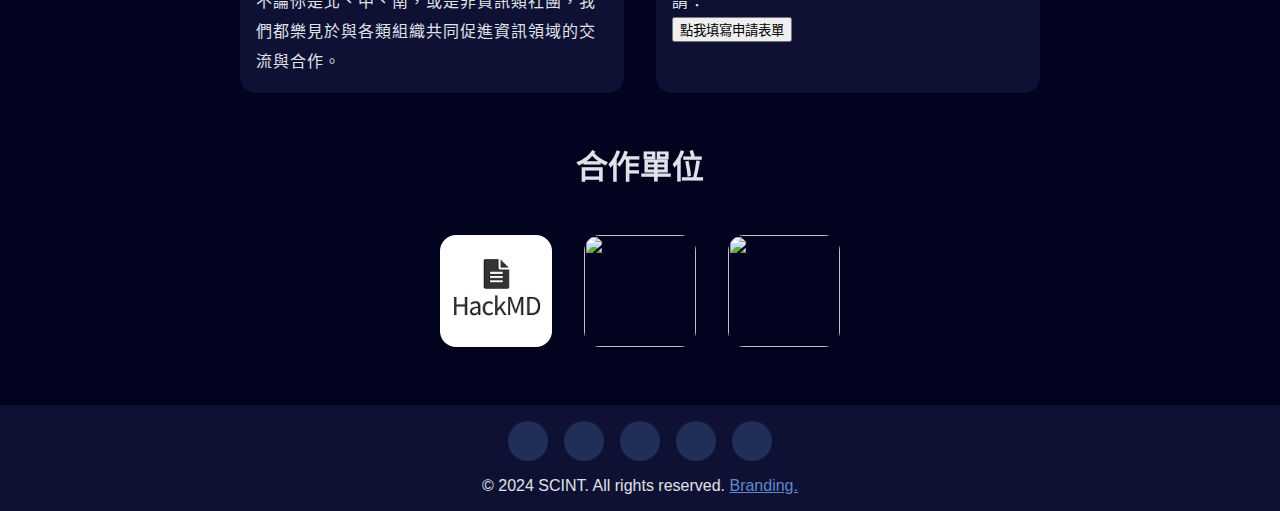
==== commit 2fc194b0: "Update index.html" ====
--- a/index.html
+++ b/index.html
@@ -143,7 +143,7 @@
           </p>
           <p>
             聯合程式競賽 -
-            透過程式競賽的方式，我們希望可以提升學生學習程式的動力以及提供一個給大家切磋能力的平台。
+            透過程式競賽的方式，提升學生學習程式的動力以及提供一個給大家切磋能力的平台。
           </p>
         </div>
         <div class="plan-item">
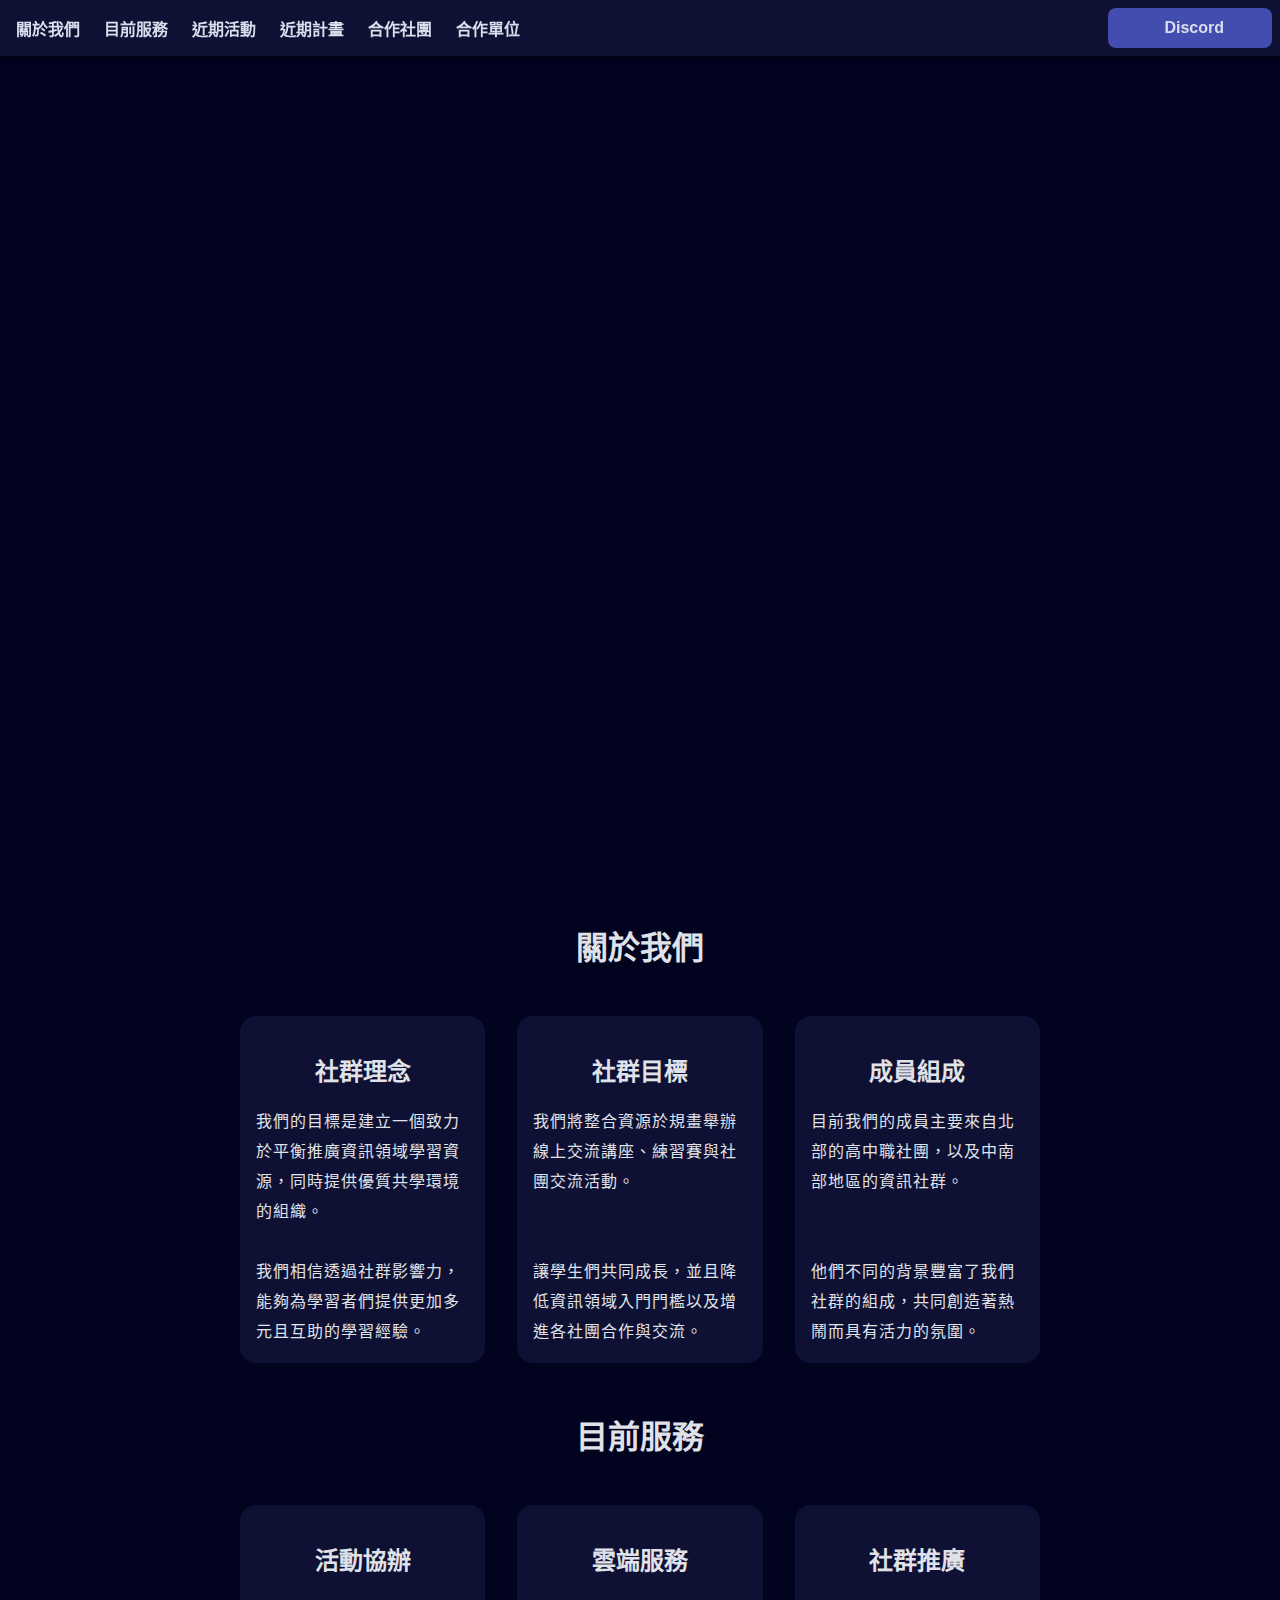
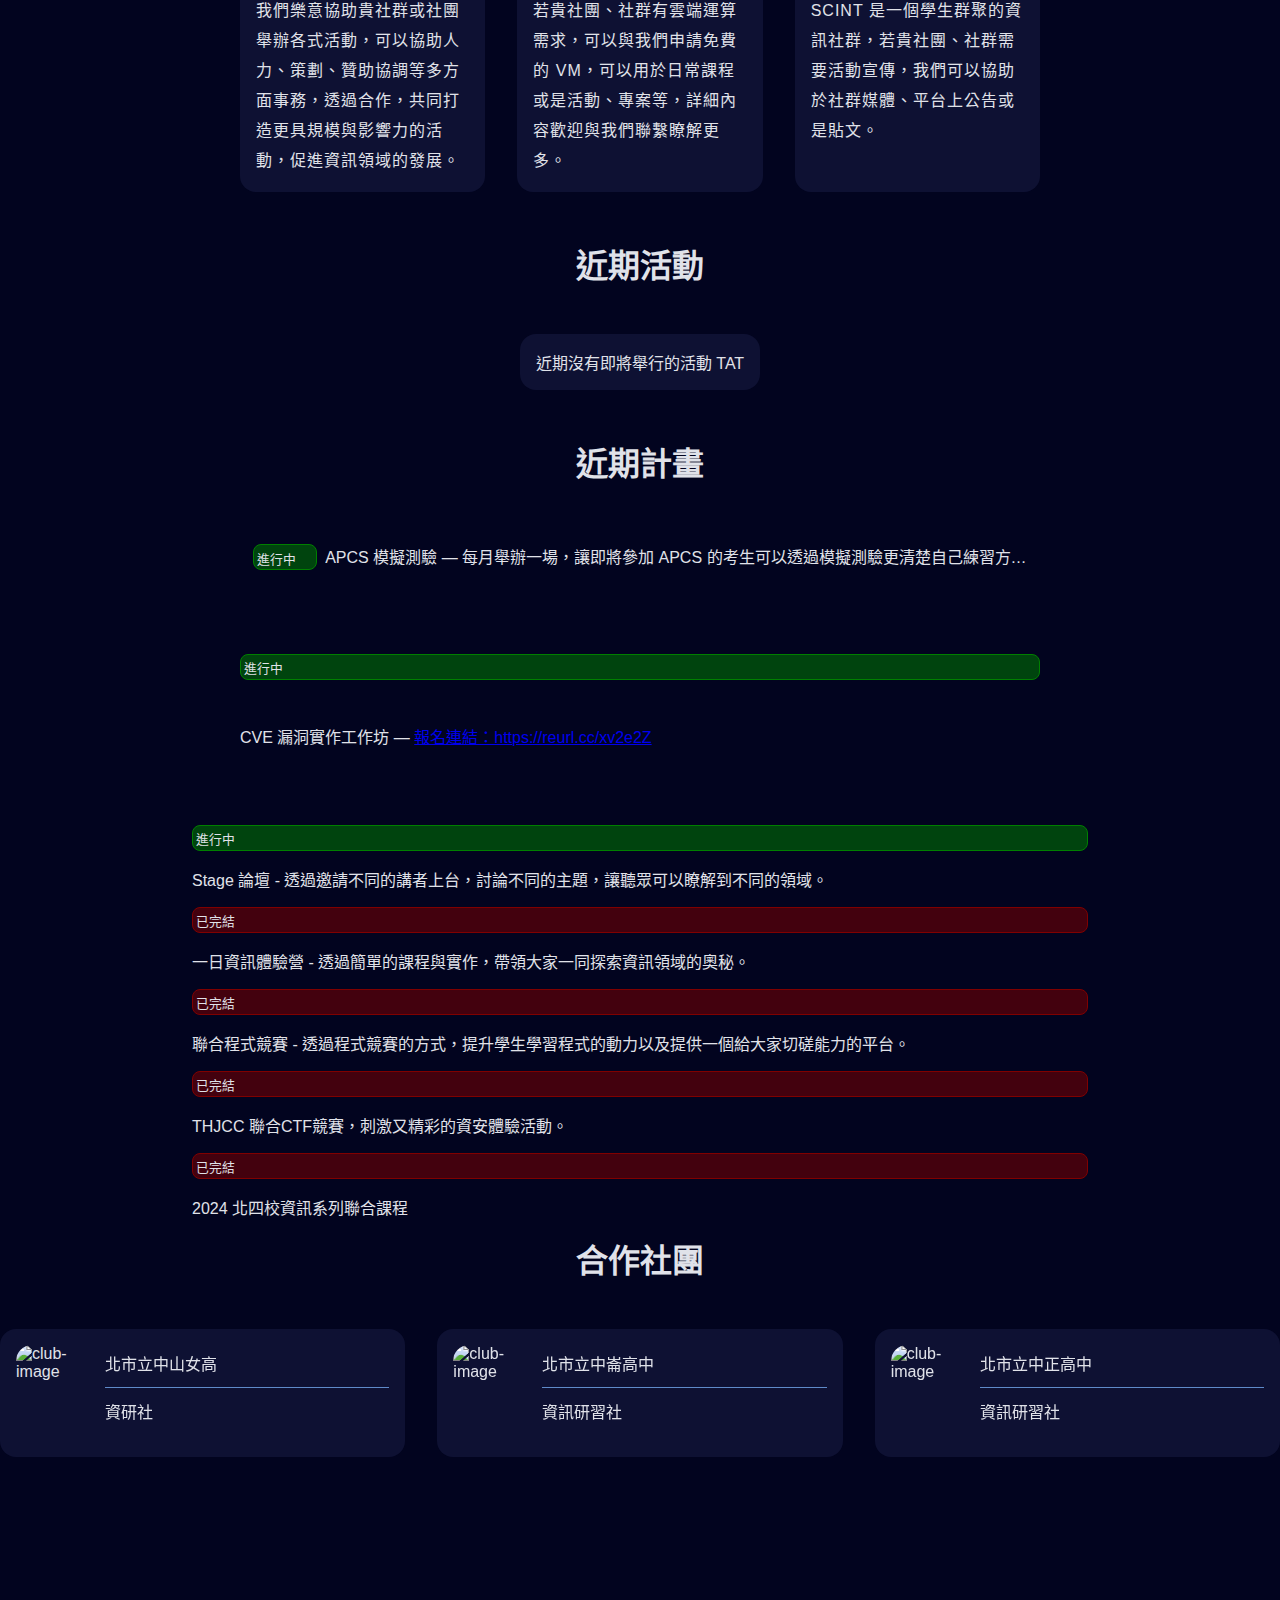
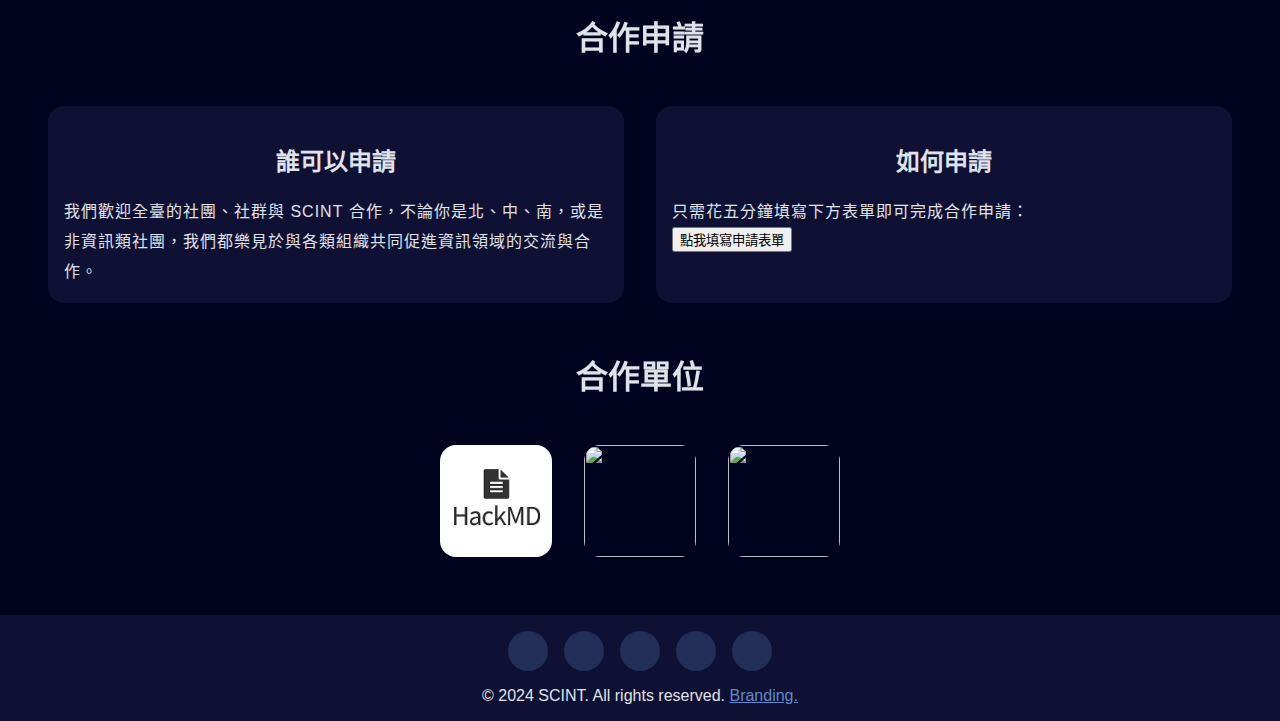
==== commit d6a2bfb2: "update cve workshop info" ====
--- a/index.html
+++ b/index.html
@@ -12,8 +12,8 @@
       name="description"
       content="我們的目標是建立一個致力於平衡推廣資訊領域學習資源，同時提供優質共學環境的組織。"
     />
-    <meta property="og:title" content="SCINT 北台灣資訊社群" />
-    <meta property="og:site_name" content="SCINT 北台灣資訊社群" />
+    <meta property="og:title" content="SCINT 北臺灣資訊社群" />
+    <meta property="og:site_name" content="SCINT 北臺灣資訊社群" />
     <meta property="og:url" content=https://scint.org>
     <meta property="og:description" content="" />
     <meta property="og:type" content="website" />
@@ -117,6 +117,15 @@
             的考生可以透過模擬測驗更清楚自己練習方向。
           </p>
         </div>
+        <div class="plan-item"></div>
+          <p class="plan-status-active">
+            <i class="fa-solid fa-circle-check icon"></i>
+            進行中
+          </p>
+          <p>
+            CVE 漏洞實作工作坊 — <a href="https://reurl.cc/xv2e2Z">報名連結：https://reurl.cc/xv2e2Z</a>
+          </p>
+        </div>
         <div class="plan-item">
           <p class="plan-status-active">
             <i class="fa-solid fa-circle-check icon"></i>
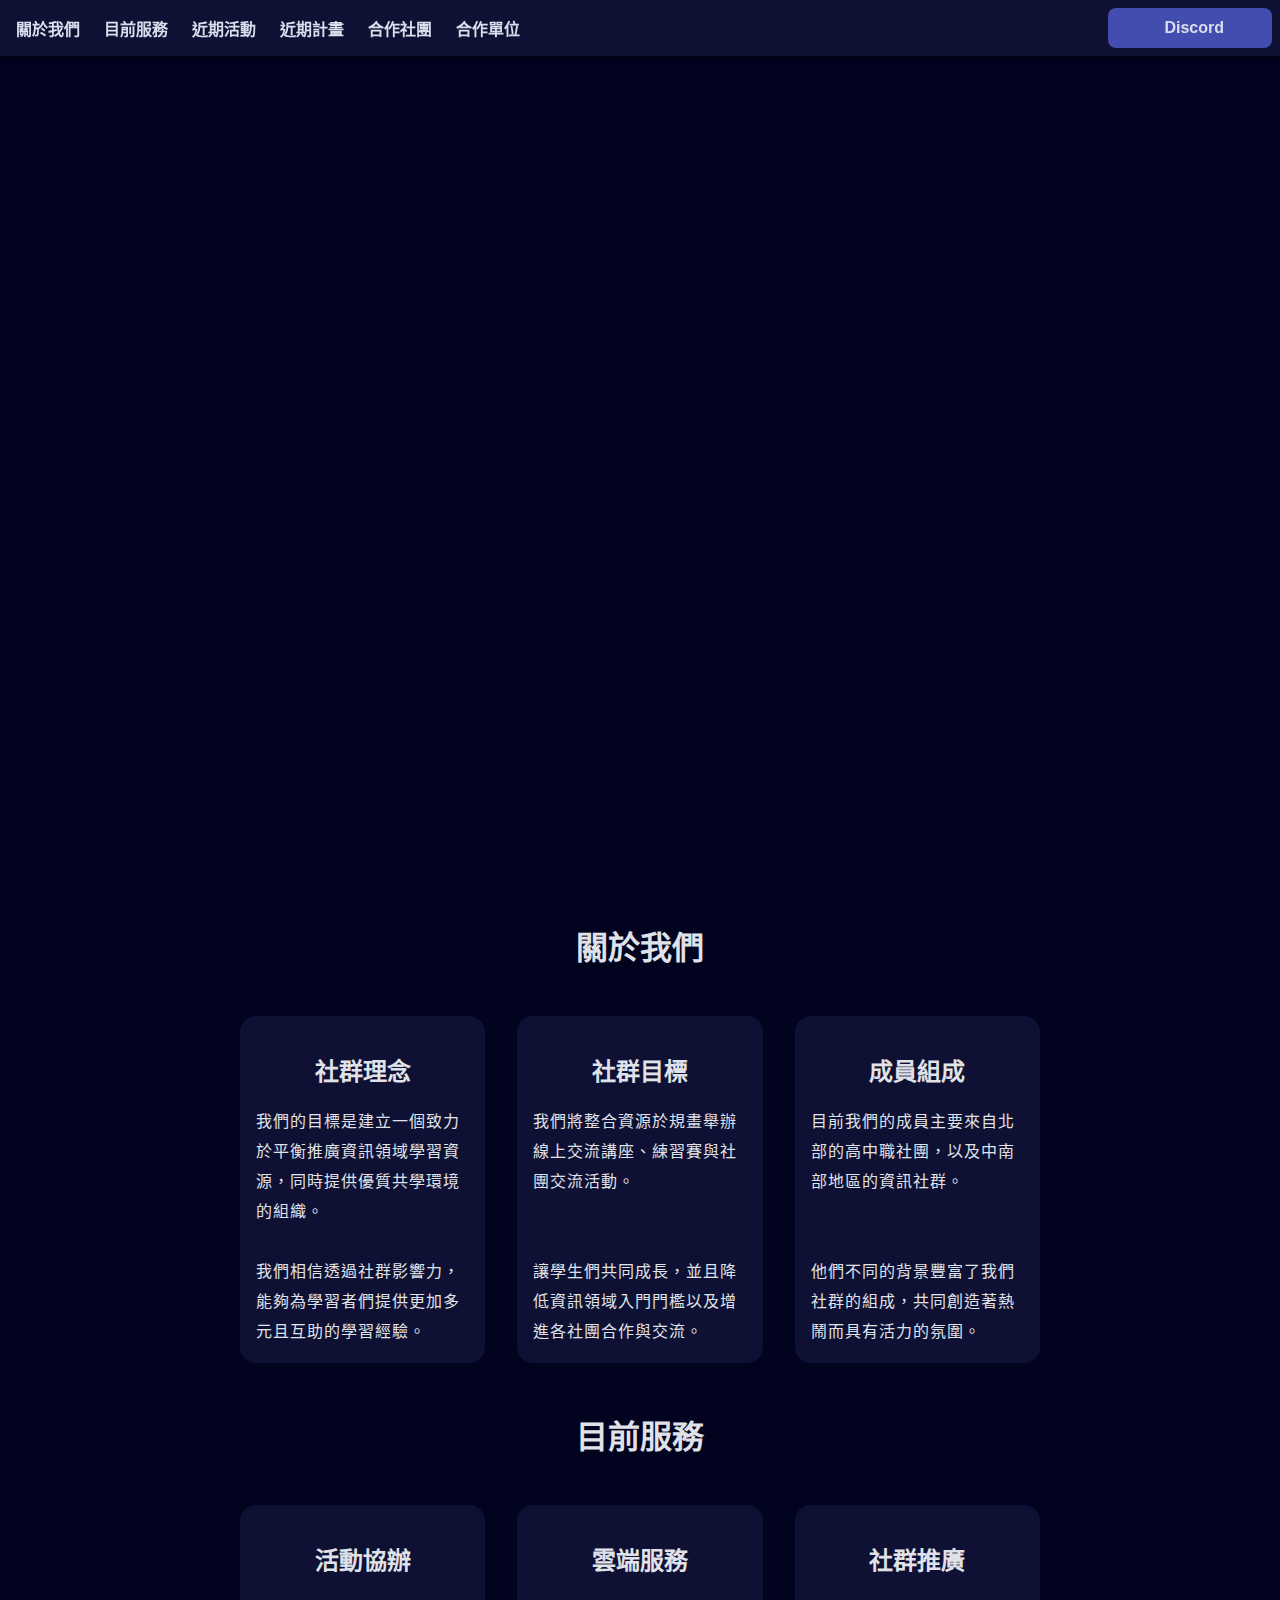
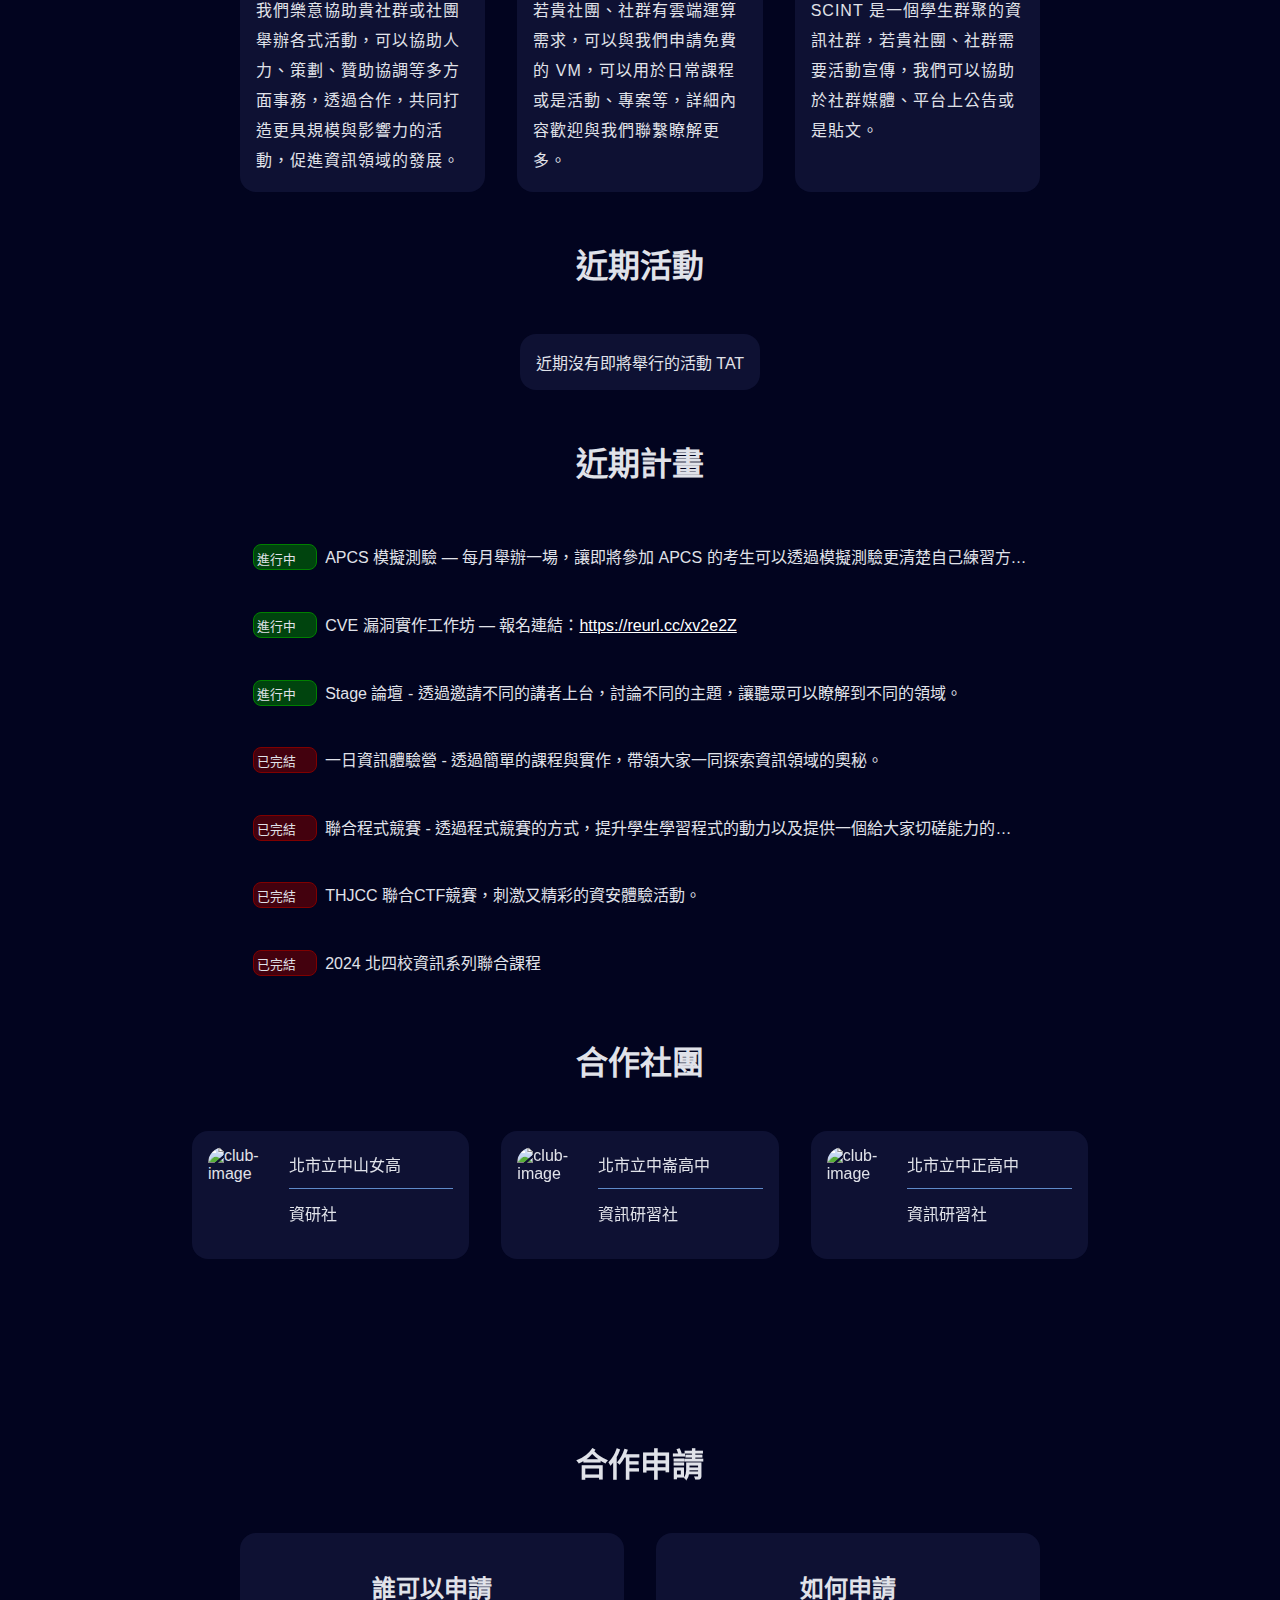
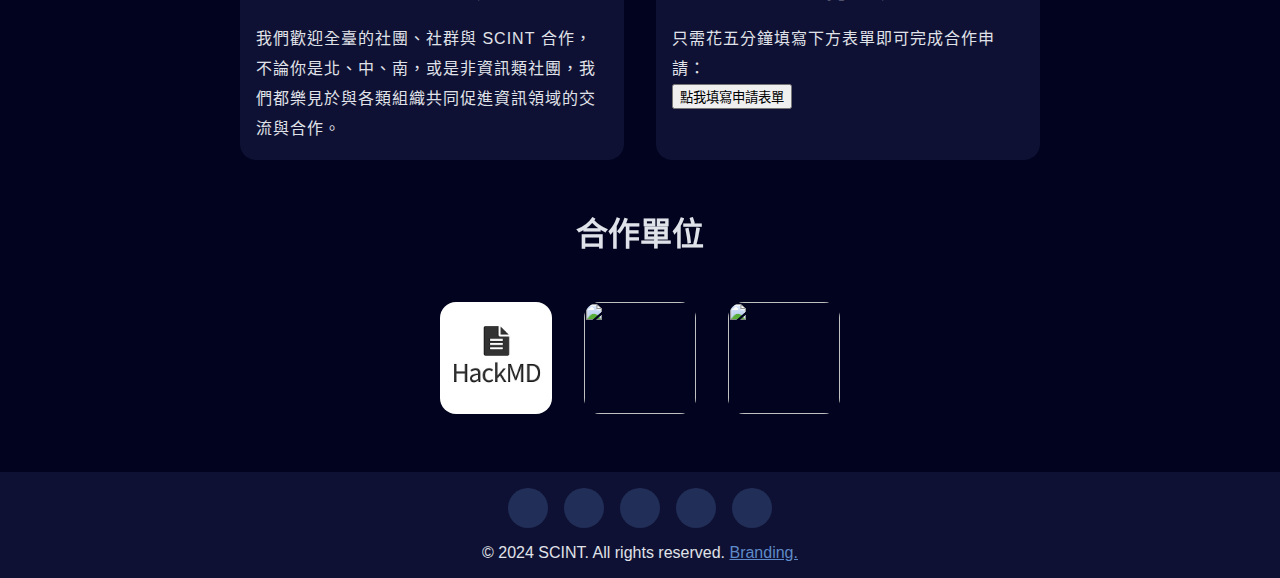
==== commit 6943d085: "update cve workshop info" ====
--- a/index.html
+++ b/index.html
@@ -117,13 +117,13 @@
             的考生可以透過模擬測驗更清楚自己練習方向。
           </p>
         </div>
-        <div class="plan-item"></div>
+        <div class="plan-item">
           <p class="plan-status-active">
             <i class="fa-solid fa-circle-check icon"></i>
             進行中
           </p>
           <p>
-            CVE 漏洞實作工作坊 — <a href="https://reurl.cc/xv2e2Z">報名連結：https://reurl.cc/xv2e2Z</a>
+            CVE 漏洞實作工作坊 — 報名連結：<a href="https://reurl.cc/xv2e2Z" style="color: white;">https://reurl.cc/xv2e2Z</a>
           </p>
         </div>
         <div class="plan-item">
